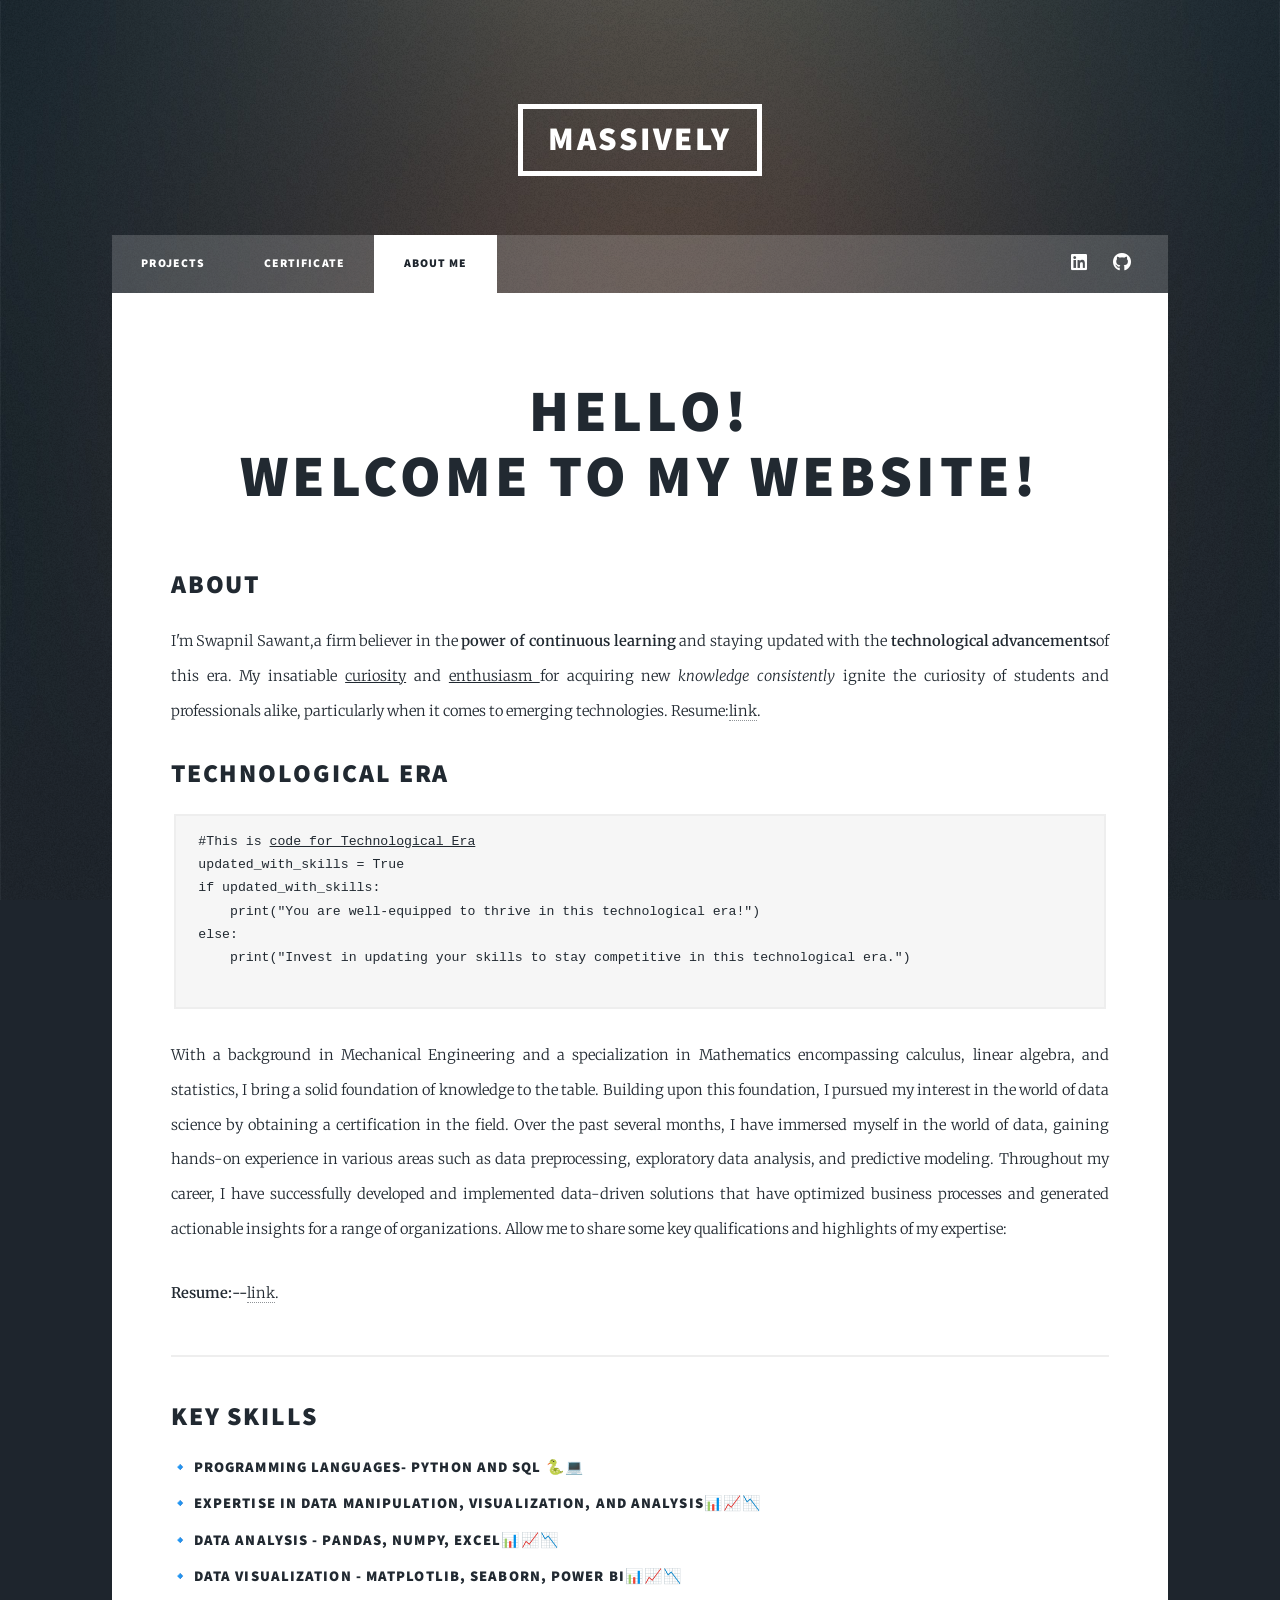
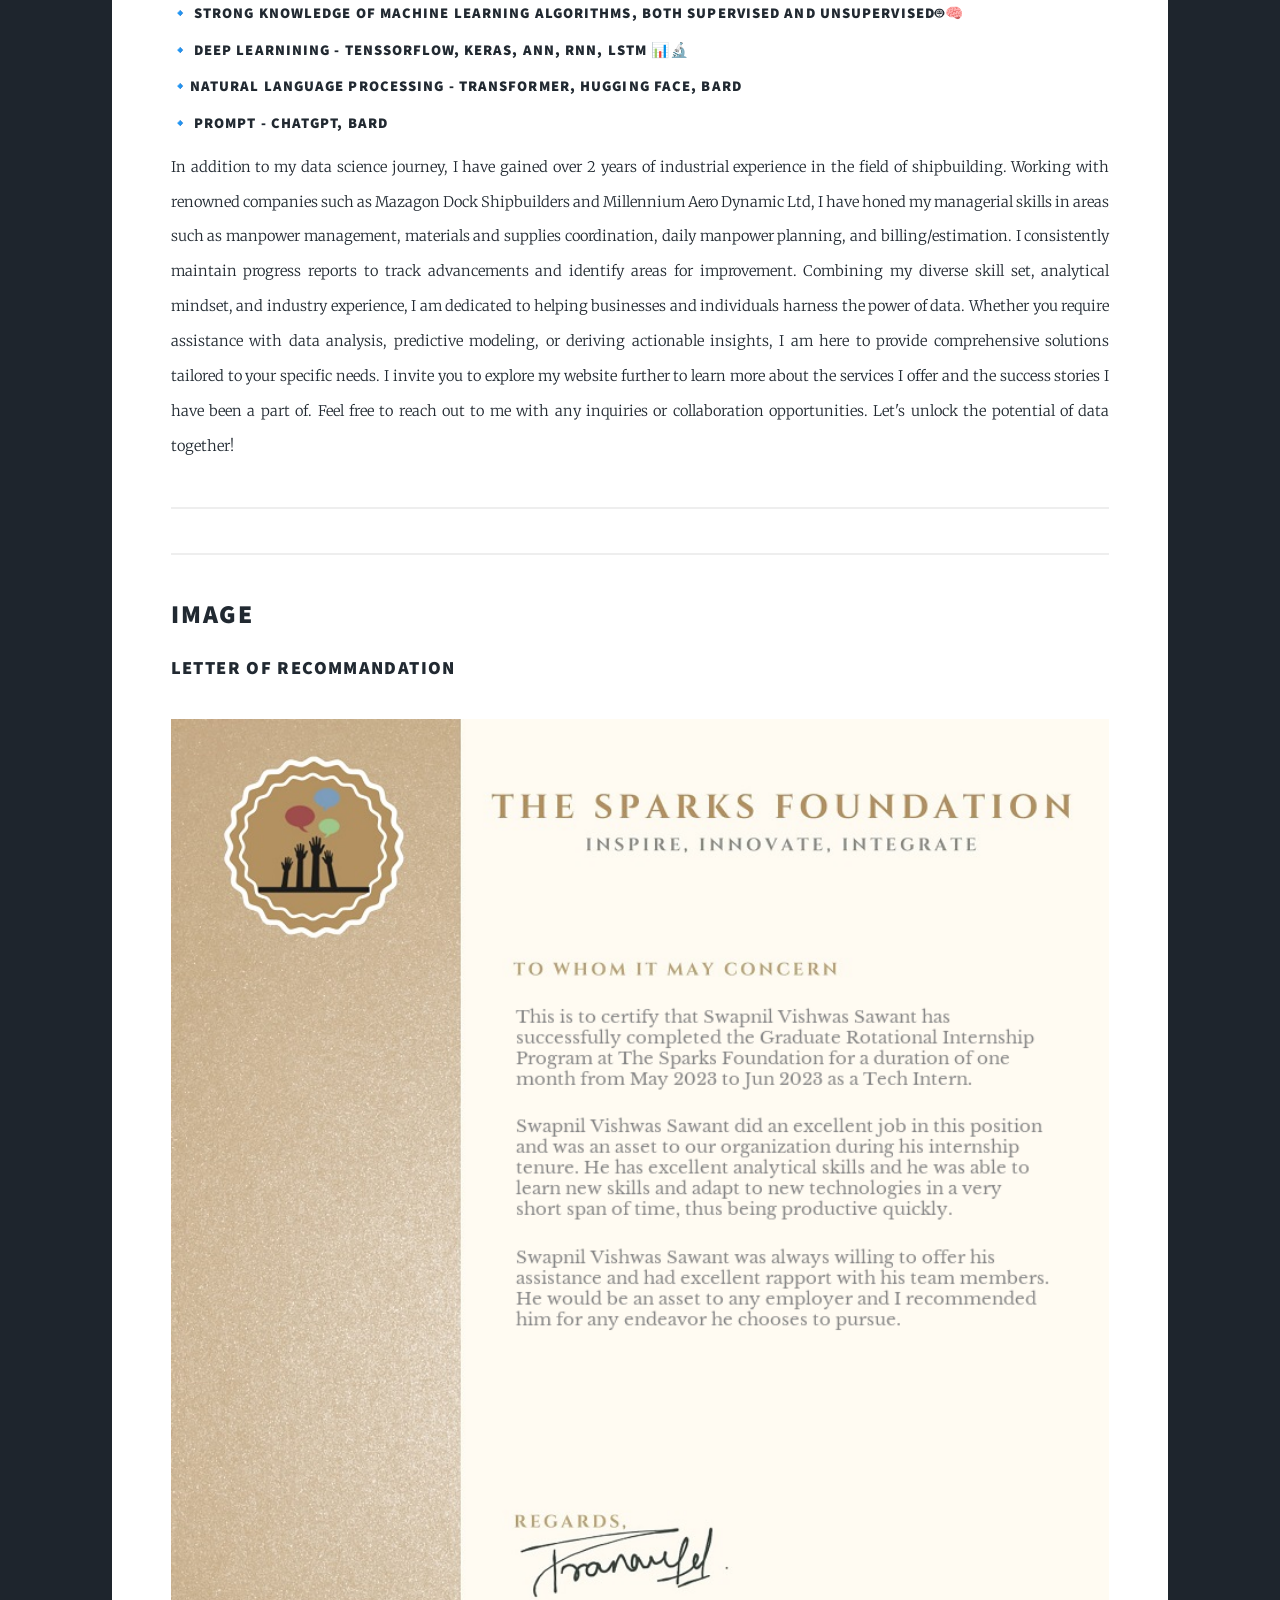
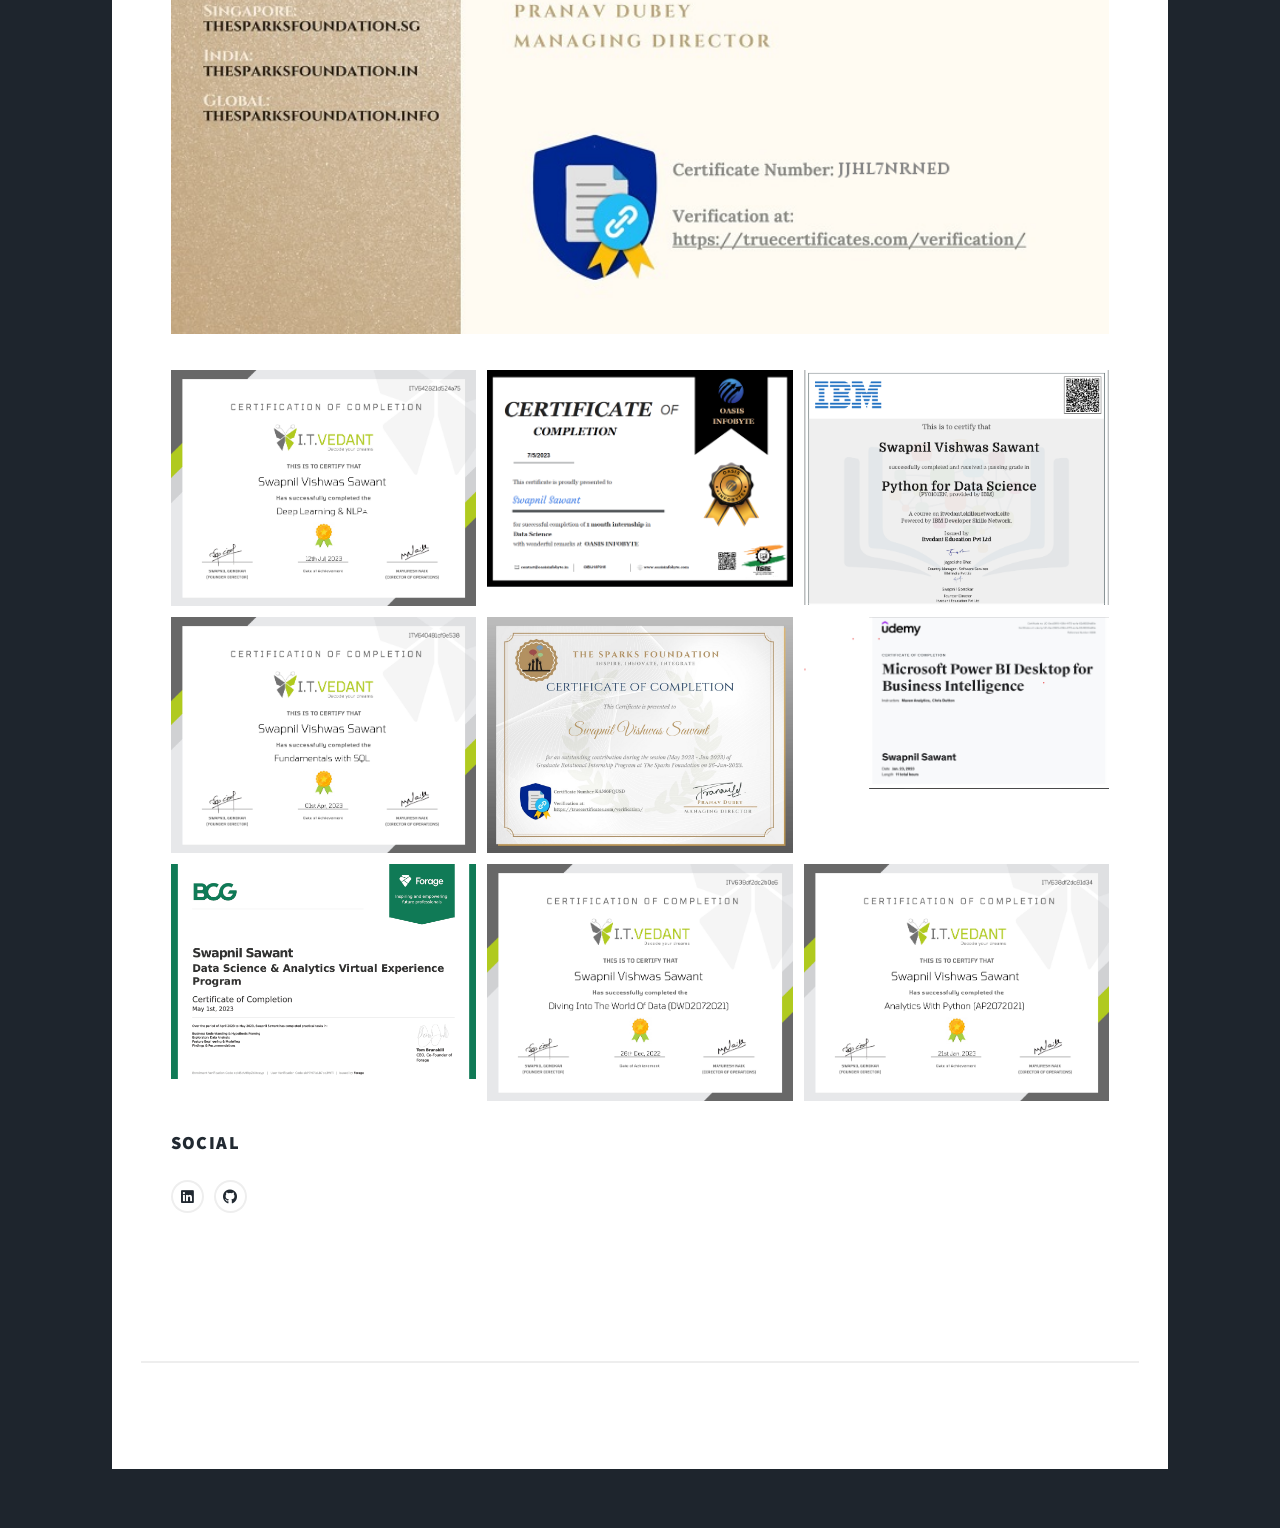
==== elements.html @ 9655c515 "Add files via upload first Commit" ====
<!DOCTYPE HTML>
<!--
	Massively by HTML5 UP
	html5up.net | @ajlkn
	Free for personal and commercial use under the CCA 3.0 license (html5up.net/license)
-->
<html>
	<head>
		<title>About me</title>
		<meta charset="utf-8" />
		<meta name="viewport" content="width=device-width, initial-scale=1, user-scalable=no" />
		<link rel="stylesheet" href="assets/css/main.css" />
		<noscript><link rel="stylesheet" href="assets/css/noscript.css" /></noscript>
	</head>
	<body class="is-preload">

		<!-- Wrapper -->
			<div id="wrapper">

				<!-- Header -->
					<header id="header">
						<a href="index.html" class="logo">Massively</a>
					</header>

				<!-- Nav -->
					<nav id="nav">
						<ul class="links">
							<li><a href="index.html">Projects</a></li>
							<li><a href="generic.html">Certificate</a></li>
							<li class="active"><a href="elements.html">About me</a></li>
						</ul>
						<ul class="icons">
							<li><a href="https://www.linkedin.com/in/swapnil-sawant-datascientist" class="icon brands alt fa-linkedin"><span class="label">linkedin</span></a></li>
							<li><a href="https://github.com/SwapViSonu?tab=repositories" class="icon brands alt fa-github"><span class="label">GitHub</span></a></li>
						</ul>
					</nav>

				<!-- Main -->
					<div id="main">

						<!-- Post -->
							<section class="post">
								<header class="major">
									<h1>hello!<br />
										Welcome to my website!</h1>
								</header>

								<!-- Text stuff -->
									<h2>About</h2>
									<p>I'm Swapnil Sawant,a firm believer in the <b>power of continuous learning </b> and staying updated with the  <strong>technological advancements</strong>of this era. 
										My insatiable <u>curiosity</u> and <u>enthusiasm </u>for acquiring new<i> knowledge consistently</i> ignite the curiosity of students and professionals alike, particularly when it comes to emerging technologies.
										Resume:<a href="https://drive.google.com/file/d/1eGDt_zNKjFSh62E_eaPgZFPnWaWssNAg/view?usp=sharing">link</a>.</p>
										<h2>Technological Era</h2>
									<pre><code>#This is <u>code for Technological Era</u>
updated_with_skills = True
if updated_with_skills:
    print("You are well-equipped to thrive in this technological era!")
else:
    print("Invest in updating your skills to stay competitive in this technological era.")

</code></pre>						<p>With a background in Mechanical Engineering and a specialization in Mathematics encompassing calculus, linear algebra, and statistics, I bring a solid foundation of knowledge to the table. Building upon this foundation, I pursued my interest in the world of data science by obtaining a certification in the field. Over the past several months, I have immersed myself in the world of data, gaining hands-on experience in various areas such as data preprocessing, exploratory data analysis, and predictive modeling.

	Throughout my career, I have successfully developed and implemented data-driven solutions that have optimized business processes and generated actionable insights for a range of organizations. Allow me to share some key qualifications and highlights of my expertise:</p>
									<b>Resume:--</b><a href="https://drive.google.com/file/d/1eGDt_zNKjFSh62E_eaPgZFPnWaWssNAg/view?usp=sharing">link</a>.
									<hr />
									<h2>Key skills</h2>
									<h4>🔹 Programming languages-  Python and SQL 🐍💻</h4>
									<h4>🔹 Expertise in data manipulation, visualization, and analysis📊📈📉</h4>
									<h4>🔹 Data analysis  -  Pandas, Numpy, Excel📊📈📉</h4>
									<h4>🔹 Data visualization - Matplotlib, Seaborn, Power BI📊📈📉</h4>
									<h4>🔹 Strong knowledge of machine learning algorithms, both supervised and unsupervised🤖🧠</h4>
									<h4>🔹 Deep Learnining - Tenssorflow, Keras, ANN, RNN, LSTM 📊🔬</h4>
									<h4>🔹Natural Language Processing - Transformer, Hugging Face, Bard</h4>
									<h4>🔹 Prompt - Chatgpt, Bard</h3>
									<p>In addition to my data science journey, I have gained over 2 years of industrial experience in the field of shipbuilding. Working with renowned companies such as Mazagon Dock Shipbuilders and Millennium Aero Dynamic Ltd, I have honed my managerial skills in areas such as manpower management, materials and supplies coordination, daily manpower planning, and billing/estimation. I consistently maintain progress reports to track advancements and identify areas for improvement.

										Combining my diverse skill set, analytical mindset, and industry experience, I am dedicated to helping businesses and individuals harness the power of data. Whether you require assistance with data analysis, predictive modeling, or deriving actionable insights, I am here to provide comprehensive solutions tailored to your specific needs.
										
										I invite you to explore my website further to learn more about the services I offer and the success stories I have been a part of. Feel free to reach out to me with any inquiries or collaboration opportunities. Let's unlock the potential of data together!</p>
									<hr />
									<!-- <header>
										<h2>Heading with a Subtitle</h2>
										<p>Lorem ipsum dolor sit amet nullam id egestas urna aliquam</p>
									</header>
									<p>Nunc lacinia ante nunc ac lobortis. Interdum adipiscing gravida odio porttitor sem non mi integer non faucibus ornare mi ut ante amet placerat aliquet. Volutpat eu sed ante lacinia sapien lorem accumsan varius montes viverra nibh in adipiscing blandit tempus accumsan.</p>
									<header>
										<h3>Heading with a Subtitle</h3>
										<p>Lorem ipsum dolor sit amet nullam id egestas urna aliquam</p>
									</header>
									<p>Nunc lacinia ante nunc ac lobortis. Interdum adipiscing gravida odio porttitor sem non mi integer non faucibus ornare mi ut ante amet placerat aliquet. Volutpat eu sed ante lacinia sapien lorem accumsan varius montes viverra nibh in adipiscing blandit tempus accumsan.</p>
									<header>
										<h4>Heading with a Subtitle</h4>
										<p>Lorem ipsum dolor sit amet nullam id egestas urna aliquam</p>
									</header>
									<p>Nunc lacinia ante nunc ac lobortis. Interdum adipiscing gravida odio porttitor sem non mi integer non faucibus ornare mi ut ante amet placerat aliquet. Volutpat eu sed ante lacinia sapien lorem accumsan varius montes viverra nibh in adipiscing blandit tempus accumsan.</p> -->

									<hr />

							

								<!-- Image -->
									<h2>Image</h2>

									<h3>Letter of Recommandation</h3>
									<span class="image fit"><img src="images/lor.png" alt="" /></span>
									<div class="box alt">
										<div class="row gtr-50 gtr-uniform">
											<div class="col-4"><span class="image fit"><img src="images/DLandNLP.jpg" alt="" /></span></div>
											<div class="col-4"><span class="image fit"><img src="images/oasis.png" alt="" /></span></div>
											<div class="col-4"><span class="image fit"><img src="images/python.png" alt="" /></span></div>
											<!-- Break -->
											<div class="col-4"><span class="image fit"><img src="images/sql.jpg" alt="" /></span></div>
											<div class="col-4"><span class="image fit"><img src="images/spark foundation.png" alt="" /></span></div>
											<div class="col-4"><span class="image fit"><img src="images/powerbi.png" alt="" /></span></div>
											<!-- Break -->
											<div class="col-4"><span class="image fit"><img src="images/BCG.png" alt="" /></span></div>
											<div class="col-4"><span class="image fit"><img src="images/dwd.jpg" alt="" /></span></div>
											<div class="col-4"><span class="image fit"><img src="images/anlpython.jpg" alt="" /></span></div>
										</div>
									</div>

				
							<section>
								<h3>Social</h3>
								<ul class="icons alt">
									<li><a href="https://www.linkedin.com/in/swapnil-sawant-datascientist" class="icon brands alt fa-linkedin"><span class="label">linkedin</span></a></li>
									<li><a href="https://github.com/SwapViSonu?tab=repositories" class="icon brands alt fa-github"><span class="label">GitHub</span></a></li>
								</ul>
							</section>
						</section>
					</footer>

				<!-- Copyright -->
					<div id="copyright">
						<ul><li>&copy; Untitled</li><li>Design: <a href="https://html5up.net">HTML5 UP</a></li></ul>
					</div>

			</div>

		<!-- Scripts -->
			<script src="assets/js/jquery.min.js"></script>
			<script src="assets/js/jquery.scrollex.min.js"></script>
			<script src="assets/js/jquery.scrolly.min.js"></script>
			<script src="assets/js/browser.min.js"></script>
			<script src="assets/js/breakpoints.min.js"></script>
			<script src="assets/js/util.js"></script>
			<script src="assets/js/main.js"></script>

	</body>
</html>
---- assets/css/main.css ----
@import url(fontawesome-all.min.css);
@import url("https://fonts.googleapis.com/css?family=Merriweather:300,700,300italic,700italic|Source+Sans+Pro:900");

/*
	Massively by HTML5 UP
	html5up.net | @ajlkn
	Free for personal and commercial use under the CCA 3.0 license (html5up.net/license)
*/

html, body, div, span, applet, object,
iframe, h1, h2, h3, h4, h5, h6, p, blockquote,
pre, a, abbr, acronym, address, big, cite,
code, del, dfn, em, img, ins, kbd, q, s, samp,
small, strike, strong, sub, sup, tt, var, b,
u, i, center, dl, dt, dd, ol, ul, li, fieldset,
form, label, legend, table, caption, tbody,
tfoot, thead, tr, th, td, article, aside,
canvas, details, embed, figure, figcaption,
footer, header, hgroup, menu, nav, output, ruby,
section, summary, time, mark, audio, video {
	margin: 0;
	padding: 0;
	border: 0;
	font-size: 100%;
	font: inherit;
	vertical-align: baseline;}

article, aside, details, figcaption, figure,
footer, header, hgroup, menu, nav, section {
	display: block;}

body {
	line-height: 1;
}

ol, ul {
	list-style: none;
}

blockquote, q {
	quotes: none;
}

	blockquote:before, blockquote:after, q:before, q:after {
		content: '';
		content: none;
	}

table {
	border-collapse: collapse;
	border-spacing: 0;
}

body {
	-webkit-text-size-adjust: none;
}

mark {
	background-color: transparent;
	color: inherit;
}

input::-moz-focus-inner {
	border: 0;
	padding: 0;
}

input, select, textarea {
	-moz-appearance: none;
	-webkit-appearance: none;
	-ms-appearance: none;
	appearance: none;
}

/* Basic */

	@-ms-viewport {
		width: device-width;
	}

	body {
		-ms-overflow-style: scrollbar;
	}

	@media screen and (max-width: 480px) {

		html, body {
			min-width: 320px;
		}

	}

	html {
		box-sizing: border-box;
	}

	*, *:before, *:after {
		box-sizing: inherit;
	}

	body {
		background-color: #1e252d;
	}

		body.is-preload *, body.is-preload *:before, body.is-preload *:after {
			-moz-animation: none !important;
			-webkit-animation: none !important;
			-ms-animation: none !important;
			animation: none !important;
			-moz-transition: none !important;
			-webkit-transition: none !important;
			-ms-transition: none !important;
			transition: none !important;
		}

/* Type */

	html {
		font-size: 16pt;
	}

		@media screen and (max-width: 1680px) {

			html {
				font-size: 12pt;
			}

		}

		@media screen and (max-width: 1280px) {

			html {
				font-size: 11pt;
			}

		}

		@media screen and (max-width: 360px) {

			html {
				font-size: 10pt;
			}

		}

	body {
		color: #212931;
	}

	body, input, select, textarea {
		font-family: "Merriweather", Georgia, serif;
		font-weight: 300;
		font-size: 1rem;
		line-height: 2.375;
	}

	a {
		-moz-transition: color 0.2s ease-in-out, background-color 0.2s ease-in-out, border-color 0.2s ease-in-out, box-shadow 0.2s ease-in-out;
		-webkit-transition: color 0.2s ease-in-out, background-color 0.2s ease-in-out, border-color 0.2s ease-in-out, box-shadow 0.2s ease-in-out;
		-ms-transition: color 0.2s ease-in-out, background-color 0.2s ease-in-out, border-color 0.2s ease-in-out, box-shadow 0.2s ease-in-out;
		transition: color 0.2s ease-in-out, background-color 0.2s ease-in-out, border-color 0.2s ease-in-out, box-shadow 0.2s ease-in-out;
		border-bottom: dotted 1px;
		text-decoration: none;
	}

		a:hover {
			border-bottom-color: transparent;
		}

	strong, b {
		font-weight: 600;
	}

	em, i {
		font-style: italic;
	}

	p {
		text-align: justify;
		margin: 0 0 2rem 0;
	}

	h1, h2, h3, h4, h5, h6 {
		font-family: "Source Sans Pro", Helvetica, sans-serif;
		font-weight: 900;
		line-height: 1.5;
		letter-spacing: 0.075em;
		text-transform: uppercase;
		margin: 0 0 1rem 0;
	}

		h1 a, h2 a, h3 a, h4 a, h5 a, h6 a {
			border-bottom: 0;
			color: inherit;
			text-decoration: none;
		}

	h1 {
		font-size: 4rem;
		line-height: 1.1;
		margin: 0 0 2rem 0;
	}

	h2 {
		font-size: 1.75rem;
		line-height: 1.3;
		margin: 0 0 1.5rem 0;
	}

	h3 {
		font-size: 1.25rem;
		margin: 0 0 1.5rem 0;
	}

	h4 {
		font-size: 1rem;
	}

	h5 {
		font-size: 0.9rem;
	}

	h6 {
		font-size: 0.8rem;
	}

	sub {
		font-size: 0.8rem;
		position: relative;
		top: 0.5rem;
	}

	sup {
		font-size: 0.8rem;
		position: relative;
		top: -0.5rem;
	}

	blockquote {
		border-left: solid 4px;
		font-style: italic;
		margin: 0 0 2rem 0;
		padding: 0.5rem 0 0.5rem 2rem;
	}

	code {
		border: solid 2px;
		font-family: "Courier New", monospace;
		font-size: 0.9rem;
		margin: 0 0.25rem;
		padding: 0.25rem 0.65rem;
	}

	pre {
		-webkit-overflow-scrolling: touch;
		font-family: "Courier New", monospace;
		font-size: 0.9rem;
		margin: 0 0 2rem 0;
	}

		pre code {
			display: block;
			line-height: 1.75;
			padding: 1rem 1.5rem;
			overflow-x: auto;
		}

	hr {
		border: 0;
		border-bottom: solid 2px;
		margin: 3rem 0;
	}

		hr.major {
			margin: 5rem 0;
		}

	.align-left {
		text-align: left;
	}

	.align-center {
		text-align: center;
	}

	.align-right {
		text-align: right;
	}

	input, select, textarea {
		color: #212931;
	}

	a {
		color: #212931;
		border-bottom-color: rgba(33, 41, 49, 0.5);
	}

		a:hover {
			border-bottom-color: transparent;
			color: #18bfef !important;
		}

	strong, b {
		color: #212931;
	}

	h1, h2, h3, h4, h5, h6 {
		color: #212931;
	}

	blockquote {
		border-left-color: #eeeeee;
	}

	code {
		background: rgba(220, 220, 220, 0.25);
		border-color: #eeeeee;
	}

	hr {
		border-bottom-color: #eeeeee;
	}

/* Row */

	.row {
		display: flex;
		flex-wrap: wrap;
		box-sizing: border-box;
		align-items: stretch;
	}

		.row > * {
			box-sizing: border-box;
		}

		.row.gtr-uniform > * > :last-child {
			margin-bottom: 0;
		}

		.row.aln-left {
			justify-content: flex-start;
		}

		.row.aln-center {
			justify-content: center;
		}

		.row.aln-right {
			justify-content: flex-end;
		}

		.row.aln-top {
			align-items: flex-start;
		}

		.row.aln-middle {
			align-items: center;
		}

		.row.aln-bottom {
			align-items: flex-end;
		}

		.row > .imp {
			order: -1;
		}

		.row > .col-1 {
			width: 8.33333%;
		}

		.row > .off-1 {
			margin-left: 8.33333%;
		}

		.row > .col-2 {
			width: 16.66667%;
		}

		.row > .off-2 {
			margin-left: 16.66667%;
		}

		.row > .col-3 {
			width: 25%;
		}

		.row > .off-3 {
			margin-left: 25%;
		}

		.row > .col-4 {
			width: 33.33333%;
		}

		.row > .off-4 {
			margin-left: 33.33333%;
		}

		.row > .col-5 {
			width: 41.66667%;
		}

		.row > .off-5 {
			margin-left: 41.66667%;
		}

		.row > .col-6 {
			width: 50%;
		}

		.row > .off-6 {
			margin-left: 50%;
		}

		.row > .col-7 {
			width: 58.33333%;
		}

		.row > .off-7 {
			margin-left: 58.33333%;
		}

		.row > .col-8 {
			width: 66.66667%;
		}

		.row > .off-8 {
			margin-left: 66.66667%;
		}

		.row > .col-9 {
			width: 75%;
		}

		.row > .off-9 {
			margin-left: 75%;
		}

		.row > .col-10 {
			width: 83.33333%;
		}

		.row > .off-10 {
			margin-left: 83.33333%;
		}

		.row > .col-11 {
			width: 91.66667%;
		}

		.row > .off-11 {
			margin-left: 91.66667%;
		}

		.row > .col-12 {
			width: 100%;
		}

		.row > .off-12 {
			margin-left: 100%;
		}

		.row.gtr-0 {
			margin-top: 0;
			margin-left: 0rem;
		}

			.row.gtr-0 > * {
				padding: 0 0 0 0rem;
			}

			.row.gtr-0.gtr-uniform {
				margin-top: 0rem;
			}

				.row.gtr-0.gtr-uniform > * {
					padding-top: 0rem;
				}

		.row.gtr-25 {
			margin-top: 0;
			margin-left: -0.375rem;
		}

			.row.gtr-25 > * {
				padding: 0 0 0 0.375rem;
			}

			.row.gtr-25.gtr-uniform {
				margin-top: -0.375rem;
			}

				.row.gtr-25.gtr-uniform > * {
					padding-top: 0.375rem;
				}

		.row.gtr-50 {
			margin-top: 0;
			margin-left: -0.75rem;
		}

			.row.gtr-50 > * {
				padding: 0 0 0 0.75rem;
			}

			.row.gtr-50.gtr-uniform {
				margin-top: -0.75rem;
			}

				.row.gtr-50.gtr-uniform > * {
					padding-top: 0.75rem;
				}

		.row {
			margin-top: 0;
			margin-left: -1.5rem;
		}

			.row > * {
				padding: 0 0 0 1.5rem;
			}

			.row.gtr-uniform {
				margin-top: -1.5rem;
			}

				.row.gtr-uniform > * {
					padding-top: 1.5rem;
				}

		.row.gtr-150 {
			margin-top: 0;
			margin-left: -2.25rem;
		}

			.row.gtr-150 > * {
				padding: 0 0 0 2.25rem;
			}

			.row.gtr-150.gtr-uniform {
				margin-top: -2.25rem;
			}

				.row.gtr-150.gtr-uniform > * {
					padding-top: 2.25rem;
				}

		.row.gtr-200 {
			margin-top: 0;
			margin-left: -3rem;
		}

			.row.gtr-200 > * {
				padding: 0 0 0 3rem;
			}

			.row.gtr-200.gtr-uniform {
				margin-top: -3rem;
			}

				.row.gtr-200.gtr-uniform > * {
					padding-top: 3rem;
				}

		@media screen and (max-width: 1680px) {

			.row {
				display: flex;
				flex-wrap: wrap;
				box-sizing: border-box;
				align-items: stretch;
			}

				.row > * {
					box-sizing: border-box;
				}

				.row.gtr-uniform > * > :last-child {
					margin-bottom: 0;
				}

				.row.aln-left {
					justify-content: flex-start;
				}

				.row.aln-center {
					justify-content: center;
				}

				.row.aln-right {
					justify-content: flex-end;
				}

				.row.aln-top {
					align-items: flex-start;
				}

				.row.aln-middle {
					align-items: center;
				}

				.row.aln-bottom {
					align-items: flex-end;
				}

				.row > .imp-xlarge {
					order: -1;
				}

				.row > .col-1-xlarge {
					width: 8.33333%;
				}

				.row > .off-1-xlarge {
					margin-left: 8.33333%;
				}

				.row > .col-2-xlarge {
					width: 16.66667%;
				}

				.row > .off-2-xlarge {
					margin-left: 16.66667%;
				}

				.row > .col-3-xlarge {
					width: 25%;
				}

				.row > .off-3-xlarge {
					margin-left: 25%;
				}

				.row > .col-4-xlarge {
					width: 33.33333%;
				}

				.row > .off-4-xlarge {
					margin-left: 33.33333%;
				}

				.row > .col-5-xlarge {
					width: 41.66667%;
				}

				.row > .off-5-xlarge {
					margin-left: 41.66667%;
				}

				.row > .col-6-xlarge {
					width: 50%;
				}

				.row > .off-6-xlarge {
					margin-left: 50%;
				}

				.row > .col-7-xlarge {
					width: 58.33333%;
				}

				.row > .off-7-xlarge {
					margin-left: 58.33333%;
				}

				.row > .col-8-xlarge {
					width: 66.66667%;
				}

				.row > .off-8-xlarge {
					margin-left: 66.66667%;
				}

				.row > .col-9-xlarge {
					width: 75%;
				}

				.row > .off-9-xlarge {
					margin-left: 75%;
				}

				.row > .col-10-xlarge {
					width: 83.33333%;
				}

				.row > .off-10-xlarge {
					margin-left: 83.33333%;
				}

				.row > .col-11-xlarge {
					width: 91.66667%;
				}

				.row > .off-11-xlarge {
					margin-left: 91.66667%;
				}

				.row > .col-12-xlarge {
					width: 100%;
				}

				.row > .off-12-xlarge {
					margin-left: 100%;
				}

				.row.gtr-0 {
					margin-top: 0;
					margin-left: 0rem;
				}

					.row.gtr-0 > * {
						padding: 0 0 0 0rem;
					}

					.row.gtr-0.gtr-uniform {
						margin-top: 0rem;
					}

						.row.gtr-0.gtr-uniform > * {
							padding-top: 0rem;
						}

				.row.gtr-25 {
					margin-top: 0;
					margin-left: -0.375rem;
				}

					.row.gtr-25 > * {
						padding: 0 0 0 0.375rem;
					}

					.row.gtr-25.gtr-uniform {
						margin-top: -0.375rem;
					}

						.row.gtr-25.gtr-uniform > * {
							padding-top: 0.375rem;
						}

				.row.gtr-50 {
					margin-top: 0;
					margin-left: -0.75rem;
				}

					.row.gtr-50 > * {
						padding: 0 0 0 0.75rem;
					}

					.row.gtr-50.gtr-uniform {
						margin-top: -0.75rem;
					}

						.row.gtr-50.gtr-uniform > * {
							padding-top: 0.75rem;
						}

				.row {
					margin-top: 0;
					margin-left: -1.5rem;
				}

					.row > * {
						padding: 0 0 0 1.5rem;
					}

					.row.gtr-uniform {
						margin-top: -1.5rem;
					}

						.row.gtr-uniform > * {
							padding-top: 1.5rem;
						}

				.row.gtr-150 {
					margin-top: 0;
					margin-left: -2.25rem;
				}

					.row.gtr-150 > * {
						padding: 0 0 0 2.25rem;
					}

					.row.gtr-150.gtr-uniform {
						margin-top: -2.25rem;
					}

						.row.gtr-150.gtr-uniform > * {
							padding-top: 2.25rem;
						}

				.row.gtr-200 {
					margin-top: 0;
					margin-left: -3rem;
				}

					.row.gtr-200 > * {
						padding: 0 0 0 3rem;
					}

					.row.gtr-200.gtr-uniform {
						margin-top: -3rem;
					}

						.row.gtr-200.gtr-uniform > * {
							padding-top: 3rem;
						}

		}

		@media screen and (max-width: 1280px) {

			.row {
				display: flex;
				flex-wrap: wrap;
				box-sizing: border-box;
				align-items: stretch;
			}

				.row > * {
					box-sizing: border-box;
				}

				.row.gtr-uniform > * > :last-child {
					margin-bottom: 0;
				}

				.row.aln-left {
					justify-content: flex-start;
				}

				.row.aln-center {
					justify-content: center;
				}

				.row.aln-right {
					justify-content: flex-end;
				}

				.row.aln-top {
					align-items: flex-start;
				}

				.row.aln-middle {
					align-items: center;
				}

				.row.aln-bottom {
					align-items: flex-end;
				}

				.row > .imp-large {
					order: -1;
				}

				.row > .col-1-large {
					width: 8.33333%;
				}

				.row > .off-1-large {
					margin-left: 8.33333%;
				}

				.row > .col-2-large {
					width: 16.66667%;
				}

				.row > .off-2-large {
					margin-left: 16.66667%;
				}

				.row > .col-3-large {
					width: 25%;
				}

				.row > .off-3-large {
					margin-left: 25%;
				}

				.row > .col-4-large {
					width: 33.33333%;
				}

				.row > .off-4-large {
					margin-left: 33.33333%;
				}

				.row > .col-5-large {
					width: 41.66667%;
				}

				.row > .off-5-large {
					margin-left: 41.66667%;
				}

				.row > .col-6-large {
					width: 50%;
				}

				.row > .off-6-large {
					margin-left: 50%;
				}

				.row > .col-7-large {
					width: 58.33333%;
				}

				.row > .off-7-large {
					margin-left: 58.33333%;
				}

				.row > .col-8-large {
					width: 66.66667%;
				}

				.row > .off-8-large {
					margin-left: 66.66667%;
				}

				.row > .col-9-large {
					width: 75%;
				}

				.row > .off-9-large {
					margin-left: 75%;
				}

				.row > .col-10-large {
					width: 83.33333%;
				}

				.row > .off-10-large {
					margin-left: 83.33333%;
				}

				.row > .col-11-large {
					width: 91.66667%;
				}

				.row > .off-11-large {
					margin-left: 91.66667%;
				}

				.row > .col-12-large {
					width: 100%;
				}

				.row > .off-12-large {
					margin-left: 100%;
				}

				.row.gtr-0 {
					margin-top: 0;
					margin-left: 0rem;
				}

					.row.gtr-0 > * {
						padding: 0 0 0 0rem;
					}

					.row.gtr-0.gtr-uniform {
						margin-top: 0rem;
					}

						.row.gtr-0.gtr-uniform > * {
							padding-top: 0rem;
						}

				.row.gtr-25 {
					margin-top: 0;
					margin-left: -0.375rem;
				}

					.row.gtr-25 > * {
						padding: 0 0 0 0.375rem;
					}

					.row.gtr-25.gtr-uniform {
						margin-top: -0.375rem;
					}

						.row.gtr-25.gtr-uniform > * {
							padding-top: 0.375rem;
						}

				.row.gtr-50 {
					margin-top: 0;
					margin-left: -0.75rem;
				}

					.row.gtr-50 > * {
						padding: 0 0 0 0.75rem;
					}

					.row.gtr-50.gtr-uniform {
						margin-top: -0.75rem;
					}

						.row.gtr-50.gtr-uniform > * {
							padding-top: 0.75rem;
						}

				.row {
					margin-top: 0;
					margin-left: -1.5rem;
				}

					.row > * {
						padding: 0 0 0 1.5rem;
					}

					.row.gtr-uniform {
						margin-top: -1.5rem;
					}

						.row.gtr-uniform > * {
							padding-top: 1.5rem;
						}

				.row.gtr-150 {
					margin-top: 0;
					margin-left: -2.25rem;
				}

					.row.gtr-150 > * {
						padding: 0 0 0 2.25rem;
					}

					.row.gtr-150.gtr-uniform {
						margin-top: -2.25rem;
					}

						.row.gtr-150.gtr-uniform > * {
							padding-top: 2.25rem;
						}

				.row.gtr-200 {
					margin-top: 0;
					margin-left: -3rem;
				}

					.row.gtr-200 > * {
						padding: 0 0 0 3rem;
					}

					.row.gtr-200.gtr-uniform {
						margin-top: -3rem;
					}

						.row.gtr-200.gtr-uniform > * {
							padding-top: 3rem;
						}

		}

		@media screen and (max-width: 980px) {

			.row {
				display: flex;
				flex-wrap: wrap;
				box-sizing: border-box;
				align-items: stretch;
			}

				.row > * {
					box-sizing: border-box;
				}

				.row.gtr-uniform > * > :last-child {
					margin-bottom: 0;
				}

				.row.aln-left {
					justify-content: flex-start;
				}

				.row.aln-center {
					justify-content: center;
				}

				.row.aln-right {
					justify-content: flex-end;
				}

				.row.aln-top {
					align-items: flex-start;
				}

				.row.aln-middle {
					align-items: center;
				}

				.row.aln-bottom {
					align-items: flex-end;
				}

				.row > .imp-medium {
					order: -1;
				}

				.row > .col-1-medium {
					width: 8.33333%;
				}

				.row > .off-1-medium {
					margin-left: 8.33333%;
				}

				.row > .col-2-medium {
					width: 16.66667%;
				}

				.row > .off-2-medium {
					margin-left: 16.66667%;
				}

				.row > .col-3-medium {
					width: 25%;
				}

				.row > .off-3-medium {
					margin-left: 25%;
				}

				.row > .col-4-medium {
					width: 33.33333%;
				}

				.row > .off-4-medium {
					margin-left: 33.33333%;
				}

				.row > .col-5-medium {
					width: 41.66667%;
				}

				.row > .off-5-medium {
					margin-left: 41.66667%;
				}

				.row > .col-6-medium {
					width: 50%;
				}

				.row > .off-6-medium {
					margin-left: 50%;
				}

				.row > .col-7-medium {
					width: 58.33333%;
				}

				.row > .off-7-medium {
					margin-left: 58.33333%;
				}

				.row > .col-8-medium {
					width: 66.66667%;
				}

				.row > .off-8-medium {
					margin-left: 66.66667%;
				}

				.row > .col-9-medium {
					width: 75%;
				}

				.row > .off-9-medium {
					margin-left: 75%;
				}

				.row > .col-10-medium {
					width: 83.33333%;
				}

				.row > .off-10-medium {
					margin-left: 83.33333%;
				}

				.row > .col-11-medium {
					width: 91.66667%;
				}

				.row > .off-11-medium {
					margin-left: 91.66667%;
				}

				.row > .col-12-medium {
					width: 100%;
				}

				.row > .off-12-medium {
					margin-left: 100%;
				}

				.row.gtr-0 {
					margin-top: 0;
					margin-left: 0rem;
				}

					.row.gtr-0 > * {
						padding: 0 0 0 0rem;
					}

					.row.gtr-0.gtr-uniform {
						margin-top: 0rem;
					}

						.row.gtr-0.gtr-uniform > * {
							padding-top: 0rem;
						}

				.row.gtr-25 {
					margin-top: 0;
					margin-left: -0.375rem;
				}

					.row.gtr-25 > * {
						padding: 0 0 0 0.375rem;
					}

					.row.gtr-25.gtr-uniform {
						margin-top: -0.375rem;
					}

						.row.gtr-25.gtr-uniform > * {
							padding-top: 0.375rem;
						}

				.row.gtr-50 {
					margin-top: 0;
					margin-left: -0.75rem;
				}

					.row.gtr-50 > * {
						padding: 0 0 0 0.75rem;
					}

					.row.gtr-50.gtr-uniform {
						margin-top: -0.75rem;
					}

						.row.gtr-50.gtr-uniform > * {
							padding-top: 0.75rem;
						}

				.row {
					margin-top: 0;
					margin-left: -1.5rem;
				}

					.row > * {
						padding: 0 0 0 1.5rem;
					}

					.row.gtr-uniform {
						margin-top: -1.5rem;
					}

						.row.gtr-uniform > * {
							padding-top: 1.5rem;
						}

				.row.gtr-150 {
					margin-top: 0;
					margin-left: -2.25rem;
				}

					.row.gtr-150 > * {
						padding: 0 0 0 2.25rem;
					}

					.row.gtr-150.gtr-uniform {
						margin-top: -2.25rem;
					}

						.row.gtr-150.gtr-uniform > * {
							padding-top: 2.25rem;
						}

				.row.gtr-200 {
					margin-top: 0;
					margin-left: -3rem;
				}

					.row.gtr-200 > * {
						padding: 0 0 0 3rem;
					}

					.row.gtr-200.gtr-uniform {
						margin-top: -3rem;
					}

						.row.gtr-200.gtr-uniform > * {
							padding-top: 3rem;
						}

		}

		@media screen and (max-width: 736px) {

			.row {
				display: flex;
				flex-wrap: wrap;
				box-sizing: border-box;
				align-items: stretch;
			}

				.row > * {
					box-sizing: border-box;
				}

				.row.gtr-uniform > * > :last-child {
					margin-bottom: 0;
				}

				.row.aln-left {
					justify-content: flex-start;
				}

				.row.aln-center {
					justify-content: center;
				}

				.row.aln-right {
					justify-content: flex-end;
				}

				.row.aln-top {
					align-items: flex-start;
				}

				.row.aln-middle {
					align-items: center;
				}

				.row.aln-bottom {
					align-items: flex-end;
				}

				.row > .imp-small {
					order: -1;
				}

				.row > .col-1-small {
					width: 8.33333%;
				}

				.row > .off-1-small {
					margin-left: 8.33333%;
				}

				.row > .col-2-small {
					width: 16.66667%;
				}

				.row > .off-2-small {
					margin-left: 16.66667%;
				}

				.row > .col-3-small {
					width: 25%;
				}

				.row > .off-3-small {
					margin-left: 25%;
				}

				.row > .col-4-small {
					width: 33.33333%;
				}

				.row > .off-4-small {
					margin-left: 33.33333%;
				}

				.row > .col-5-small {
					width: 41.66667%;
				}

				.row > .off-5-small {
					margin-left: 41.66667%;
				}

				.row > .col-6-small {
					width: 50%;
				}

				.row > .off-6-small {
					margin-left: 50%;
				}

				.row > .col-7-small {
					width: 58.33333%;
				}

				.row > .off-7-small {
					margin-left: 58.33333%;
				}

				.row > .col-8-small {
					width: 66.66667%;
				}

				.row > .off-8-small {
					margin-left: 66.66667%;
				}

				.row > .col-9-small {
					width: 75%;
				}

				.row > .off-9-small {
					margin-left: 75%;
				}

				.row > .col-10-small {
					width: 83.33333%;
				}

				.row > .off-10-small {
					margin-left: 83.33333%;
				}

				.row > .col-11-small {
					width: 91.66667%;
				}

				.row > .off-11-small {
					margin-left: 91.66667%;
				}

				.row > .col-12-small {
					width: 100%;
				}

				.row > .off-12-small {
					margin-left: 100%;
				}

				.row.gtr-0 {
					margin-top: 0;
					margin-left: 0rem;
				}

					.row.gtr-0 > * {
						padding: 0 0 0 0rem;
					}

					.row.gtr-0.gtr-uniform {
						margin-top: 0rem;
					}

						.row.gtr-0.gtr-uniform > * {
							padding-top: 0rem;
						}

				.row.gtr-25 {
					margin-top: 0;
					margin-left: -0.375rem;
				}

					.row.gtr-25 > * {
						padding: 0 0 0 0.375rem;
					}

					.row.gtr-25.gtr-uniform {
						margin-top: -0.375rem;
					}

						.row.gtr-25.gtr-uniform > * {
							padding-top: 0.375rem;
						}

				.row.gtr-50 {
					margin-top: 0;
					margin-left: -0.75rem;
				}

					.row.gtr-50 > * {
						padding: 0 0 0 0.75rem;
					}

					.row.gtr-50.gtr-uniform {
						margin-top: -0.75rem;
					}

						.row.gtr-50.gtr-uniform > * {
							padding-top: 0.75rem;
						}

				.row {
					margin-top: 0;
					margin-left: -1.5rem;
				}

					.row > * {
						padding: 0 0 0 1.5rem;
					}

					.row.gtr-uniform {
						margin-top: -1.5rem;
					}

						.row.gtr-uniform > * {
							padding-top: 1.5rem;
						}

				.row.gtr-150 {
					margin-top: 0;
					margin-left: -2.25rem;
				}

					.row.gtr-150 > * {
						padding: 0 0 0 2.25rem;
					}

					.row.gtr-150.gtr-uniform {
						margin-top: -2.25rem;
					}

						.row.gtr-150.gtr-uniform > * {
							padding-top: 2.25rem;
						}

				.row.gtr-200 {
					margin-top: 0;
					margin-left: -3rem;
				}

					.row.gtr-200 > * {
						padding: 0 0 0 3rem;
					}

					.row.gtr-200.gtr-uniform {
						margin-top: -3rem;
					}

						.row.gtr-200.gtr-uniform > * {
							padding-top: 3rem;
						}

		}

		@media screen and (max-width: 480px) {

			.row {
				display: flex;
				flex-wrap: wrap;
				box-sizing: border-box;
				align-items: stretch;
			}

				.row > * {
					box-sizing: border-box;
				}

				.row.gtr-uniform > * > :last-child {
					margin-bottom: 0;
				}

				.row.aln-left {
					justify-content: flex-start;
				}

				.row.aln-center {
					justify-content: center;
				}

				.row.aln-right {
					justify-content: flex-end;
				}

				.row.aln-top {
					align-items: flex-start;
				}

				.row.aln-middle {
					align-items: center;
				}

				.row.aln-bottom {
					align-items: flex-end;
				}

				.row > .imp-xsmall {
					order: -1;
				}

				.row > .col-1-xsmall {
					width: 8.33333%;
				}

				.row > .off-1-xsmall {
					margin-left: 8.33333%;
				}

				.row > .col-2-xsmall {
					width: 16.66667%;
				}

				.row > .off-2-xsmall {
					margin-left: 16.66667%;
				}

				.row > .col-3-xsmall {
					width: 25%;
				}

				.row > .off-3-xsmall {
					margin-left: 25%;
				}

				.row > .col-4-xsmall {
					width: 33.33333%;
				}

				.row > .off-4-xsmall {
					margin-left: 33.33333%;
				}

				.row > .col-5-xsmall {
					width: 41.66667%;
				}

				.row > .off-5-xsmall {
					margin-left: 41.66667%;
				}

				.row > .col-6-xsmall {
					width: 50%;
				}

				.row > .off-6-xsmall {
					margin-left: 50%;
				}

				.row > .col-7-xsmall {
					width: 58.33333%;
				}

				.row > .off-7-xsmall {
					margin-left: 58.33333%;
				}

				.row > .col-8-xsmall {
					width: 66.66667%;
				}

				.row > .off-8-xsmall {
					margin-left: 66.66667%;
				}

				.row > .col-9-xsmall {
					width: 75%;
				}

				.row > .off-9-xsmall {
					margin-left: 75%;
				}

				.row > .col-10-xsmall {
					width: 83.33333%;
				}

				.row > .off-10-xsmall {
					margin-left: 83.33333%;
				}

				.row > .col-11-xsmall {
					width: 91.66667%;
				}

				.row > .off-11-xsmall {
					margin-left: 91.66667%;
				}

				.row > .col-12-xsmall {
					width: 100%;
				}

				.row > .off-12-xsmall {
					margin-left: 100%;
				}

				.row.gtr-0 {
					margin-top: 0;
					margin-left: 0rem;
				}

					.row.gtr-0 > * {
						padding: 0 0 0 0rem;
					}

					.row.gtr-0.gtr-uniform {
						margin-top: 0rem;
					}

						.row.gtr-0.gtr-uniform > * {
							padding-top: 0rem;
						}

				.row.gtr-25 {
					margin-top: 0;
					margin-left: -0.375rem;
				}

					.row.gtr-25 > * {
						padding: 0 0 0 0.375rem;
					}

					.row.gtr-25.gtr-uniform {
						margin-top: -0.375rem;
					}

						.row.gtr-25.gtr-uniform > * {
							padding-top: 0.375rem;
						}

				.row.gtr-50 {
					margin-top: 0;
					margin-left: -0.75rem;
				}

					.row.gtr-50 > * {
						padding: 0 0 0 0.75rem;
					}

					.row.gtr-50.gtr-uniform {
						margin-top: -0.75rem;
					}

						.row.gtr-50.gtr-uniform > * {
							padding-top: 0.75rem;
						}

				.row {
					margin-top: 0;
					margin-left: -1.5rem;
				}

					.row > * {
						padding: 0 0 0 1.5rem;
					}

					.row.gtr-uniform {
						margin-top: -1.5rem;
					}

						.row.gtr-uniform > * {
							padding-top: 1.5rem;
						}

				.row.gtr-150 {
					margin-top: 0;
					margin-left: -2.25rem;
				}

					.row.gtr-150 > * {
						padding: 0 0 0 2.25rem;
					}

					.row.gtr-150.gtr-uniform {
						margin-top: -2.25rem;
					}

						.row.gtr-150.gtr-uniform > * {
							padding-top: 2.25rem;
						}

				.row.gtr-200 {
					margin-top: 0;
					margin-left: -3rem;
				}

					.row.gtr-200 > * {
						padding: 0 0 0 3rem;
					}

					.row.gtr-200.gtr-uniform {
						margin-top: -3rem;
					}

						.row.gtr-200.gtr-uniform > * {
							padding-top: 3rem;
						}

		}

		@media screen and (max-width: 360px) {

			.row {
				display: flex;
				flex-wrap: wrap;
				box-sizing: border-box;
				align-items: stretch;
			}

				.row > * {
					box-sizing: border-box;
				}

				.row.gtr-uniform > * > :last-child {
					margin-bottom: 0;
				}

				.row.aln-left {
					justify-content: flex-start;
				}

				.row.aln-center {
					justify-content: center;
				}

				.row.aln-right {
					justify-content: flex-end;
				}

				.row.aln-top {
					align-items: flex-start;
				}

				.row.aln-middle {
					align-items: center;
				}

				.row.aln-bottom {
					align-items: flex-end;
				}

				.row > .imp-xxsmall {
					order: -1;
				}

				.row > .col-1-xxsmall {
					width: 8.33333%;
				}

				.row > .off-1-xxsmall {
					margin-left: 8.33333%;
				}

				.row > .col-2-xxsmall {
					width: 16.66667%;
				}

				.row > .off-2-xxsmall {
					margin-left: 16.66667%;
				}

				.row > .col-3-xxsmall {
					width: 25%;
				}

				.row > .off-3-xxsmall {
					margin-left: 25%;
				}

				.row > .col-4-xxsmall {
					width: 33.33333%;
				}

				.row > .off-4-xxsmall {
					margin-left: 33.33333%;
				}

				.row > .col-5-xxsmall {
					width: 41.66667%;
				}

				.row > .off-5-xxsmall {
					margin-left: 41.66667%;
				}

				.row > .col-6-xxsmall {
					width: 50%;
				}

				.row > .off-6-xxsmall {
					margin-left: 50%;
				}

				.row > .col-7-xxsmall {
					width: 58.33333%;
				}

				.row > .off-7-xxsmall {
					margin-left: 58.33333%;
				}

				.row > .col-8-xxsmall {
					width: 66.66667%;
				}

				.row > .off-8-xxsmall {
					margin-left: 66.66667%;
				}

				.row > .col-9-xxsmall {
					width: 75%;
				}

				.row > .off-9-xxsmall {
					margin-left: 75%;
				}

				.row > .col-10-xxsmall {
					width: 83.33333%;
				}

				.row > .off-10-xxsmall {
					margin-left: 83.33333%;
				}

				.row > .col-11-xxsmall {
					width: 91.66667%;
				}

				.row > .off-11-xxsmall {
					margin-left: 91.66667%;
				}

				.row > .col-12-xxsmall {
					width: 100%;
				}

				.row > .off-12-xxsmall {
					margin-left: 100%;
				}

				.row.gtr-0 {
					margin-top: 0;
					margin-left: 0rem;
				}

					.row.gtr-0 > * {
						padding: 0 0 0 0rem;
					}

					.row.gtr-0.gtr-uniform {
						margin-top: 0rem;
					}

						.row.gtr-0.gtr-uniform > * {
							padding-top: 0rem;
						}

				.row.gtr-25 {
					margin-top: 0;
					margin-left: -0.375rem;
				}

					.row.gtr-25 > * {
						padding: 0 0 0 0.375rem;
					}

					.row.gtr-25.gtr-uniform {
						margin-top: -0.375rem;
					}

						.row.gtr-25.gtr-uniform > * {
							padding-top: 0.375rem;
						}

				.row.gtr-50 {
					margin-top: 0;
					margin-left: -0.75rem;
				}

					.row.gtr-50 > * {
						padding: 0 0 0 0.75rem;
					}

					.row.gtr-50.gtr-uniform {
						margin-top: -0.75rem;
					}

						.row.gtr-50.gtr-uniform > * {
							padding-top: 0.75rem;
						}

				.row {
					margin-top: 0;
					margin-left: -1.5rem;
				}

					.row > * {
						padding: 0 0 0 1.5rem;
					}

					.row.gtr-uniform {
						margin-top: -1.5rem;
					}

						.row.gtr-uniform > * {
							padding-top: 1.5rem;
						}

				.row.gtr-150 {
					margin-top: 0;
					margin-left: -2.25rem;
				}

					.row.gtr-150 > * {
						padding: 0 0 0 2.25rem;
					}

					.row.gtr-150.gtr-uniform {
						margin-top: -2.25rem;
					}

						.row.gtr-150.gtr-uniform > * {
							padding-top: 2.25rem;
						}

				.row.gtr-200 {
					margin-top: 0;
					margin-left: -3rem;
				}

					.row.gtr-200 > * {
						padding: 0 0 0 3rem;
					}

					.row.gtr-200.gtr-uniform {
						margin-top: -3rem;
					}

						.row.gtr-200.gtr-uniform > * {
							padding-top: 3rem;
						}

		}

/* Box */

	.box {
		border: solid 2px;
		margin-bottom: 2rem;
		padding: 1.5rem;
	}

		.box > :last-child,
		.box > :last-child > :last-child,
		.box > :last-child > :last-child > :last-child {
			margin-bottom: 0;
		}

		.box.alt {
			border: 0;
			border-radius: 0;
			padding: 0;
		}

	.box {
		border-color: #eeeeee;
	}

/* Button */

	input[type="submit"],
	input[type="reset"],
	input[type="button"],
	button,
	.button {
		-moz-appearance: none;
		-webkit-appearance: none;
		-ms-appearance: none;
		appearance: none;
		-moz-transition: background-color 0.2s ease-in-out, box-shadow 0.2s ease-in-out, color 0.2s ease-in-out;
		-webkit-transition: background-color 0.2s ease-in-out, box-shadow 0.2s ease-in-out, color 0.2s ease-in-out;
		-ms-transition: background-color 0.2s ease-in-out, box-shadow 0.2s ease-in-out, color 0.2s ease-in-out;
		transition: background-color 0.2s ease-in-out, box-shadow 0.2s ease-in-out, color 0.2s ease-in-out;
		border: 0;
		border-radius: 0;
		cursor: pointer;
		display: inline-block;
		font-family: "Source Sans Pro", Helvetica, sans-serif;
		font-size: 0.8rem;
		font-weight: 900;
		letter-spacing: 0.075em;
		height: 3rem;
		line-height: 3rem;
		padding: 0 2rem;
		text-align: center;
		text-decoration: none;
		text-transform: uppercase;
		white-space: nowrap;
	}

		input[type="submit"].icon:before,
		input[type="reset"].icon:before,
		input[type="button"].icon:before,
		button.icon:before,
		.button.icon:before {
			margin-right: 0.5rem;
		}

		input[type="submit"].icon.solo,
		input[type="reset"].icon.solo,
		input[type="button"].icon.solo,
		button.icon.solo,
		.button.icon.solo {
			position: relative;
			width: 4rem;
			height: 4rem;
			line-height: 4rem;
			border-radius: 4rem;
			text-indent: 4rem;
			overflow: hidden;
			padding: 0;
			white-space: nowrap;
		}

			input[type="submit"].icon.solo:before,
			input[type="reset"].icon.solo:before,
			input[type="button"].icon.solo:before,
			button.icon.solo:before,
			.button.icon.solo:before {
				position: absolute;
				display: block;
				top: 0;
				left: 0;
				width: inherit;
				height: inherit;
				line-height: inherit;
				font-size: 1.25rem;
				margin-right: 0;
				text-align: center;
				text-indent: 0;
			}

		input[type="submit"].fit,
		input[type="reset"].fit,
		input[type="button"].fit,
		button.fit,
		.button.fit {
			width: 100%;
		}

		input[type="submit"].small,
		input[type="reset"].small,
		input[type="button"].small,
		button.small,
		.button.small {
			font-size: 0.7rem;
			height: 2.5rem;
			line-height: 2.5rem;
			padding: 0 1.5rem;
		}

		input[type="submit"].large,
		input[type="reset"].large,
		input[type="button"].large,
		button.large,
		.button.large {
			font-size: 0.9rem;
			height: 3.5rem;
			line-height: 3.5rem;
			padding: 0 2.75rem;
		}

		@media screen and (max-width: 980px) {

			input[type="submit"],
			input[type="reset"],
			input[type="button"],
			button,
			.button {
				font-size: 0.9rem;
				height: 3.25rem;
				line-height: 3.25rem;
			}

				input[type="submit"].large,
				input[type="reset"].large,
				input[type="button"].large,
				button.large,
				.button.large {
					font-size: 1rem;
					height: 3.75rem;
					line-height: 3.75rem;
				}

		}

		input[type="submit"].disabled, input[type="submit"]:disabled,
		input[type="reset"].disabled,
		input[type="reset"]:disabled,
		input[type="button"].disabled,
		input[type="button"]:disabled,
		button.disabled,
		button:disabled,
		.button.disabled,
		.button:disabled {
			pointer-events: none;
			opacity: 0.25;
		}

	input[type="submit"],
	input[type="reset"],
	input[type="button"],
	button,
	.button {
		background-color: transparent;
		box-shadow: inset 0 0 0 2px #212931;
		color: #212931 !important;
	}

		input[type="submit"]:hover,
		input[type="reset"]:hover,
		input[type="button"]:hover,
		button:hover,
		.button:hover {
			box-shadow: inset 0 0 0 2px #18bfef;
			color: #18bfef !important;
		}

		input[type="submit"].primary,
		input[type="reset"].primary,
		input[type="button"].primary,
		button.primary,
		.button.primary {
			background-color: #212931;
			box-shadow: none;
			color: #ffffff !important;
		}

			input[type="submit"].primary:hover,
			input[type="reset"].primary:hover,
			input[type="button"].primary:hover,
			button.primary:hover,
			.button.primary:hover {
				background-color: #18bfef;
			}

/* Form */

	form {
		margin: 0 0 2rem 0;
	}

		form > :last-child {
			margin-bottom: 0;
		}

		form > .fields {
			display: -moz-flex;
			display: -webkit-flex;
			display: -ms-flex;
			display: flex;
			-moz-flex-wrap: wrap;
			-webkit-flex-wrap: wrap;
			-ms-flex-wrap: wrap;
			flex-wrap: wrap;
			width: calc(100% + 3rem);
			margin: -1.5rem 0 2rem -1.5rem;
		}

			form > .fields > .field {
				-moz-flex-grow: 0;
				-webkit-flex-grow: 0;
				-ms-flex-grow: 0;
				flex-grow: 0;
				-moz-flex-shrink: 0;
				-webkit-flex-shrink: 0;
				-ms-flex-shrink: 0;
				flex-shrink: 0;
				padding: 1.5rem 0 0 1.5rem;
				width: calc(100% - 1.5rem);
			}

				form > .fields > .field.half {
					width: calc(50% - 0.75rem);
				}

				form > .fields > .field.third {
					width: calc(100%/3 - 0.5rem);
				}

				form > .fields > .field.quarter {
					width: calc(25% - 0.375rem);
				}

		@media screen and (max-width: 480px) {

			form > .fields {
				width: calc(100% + 3rem);
				margin: -1.5rem 0 2rem -1.5rem;
			}

				form > .fields > .field {
					padding: 1.5rem 0 0 1.5rem;
					width: calc(100% - 1.5rem);
				}

					form > .fields > .field.half {
						width: calc(100% - 1.5rem);
					}

					form > .fields > .field.third {
						width: calc(100% - 1.5rem);
					}

					form > .fields > .field.quarter {
						width: calc(100% - 1.5rem);
					}

		}

	label {
		display: block;
		font-family: "Source Sans Pro", Helvetica, sans-serif;
		font-weight: 900;
		line-height: 1.5;
		letter-spacing: 0.075em;
		font-size: 0.8rem;
		text-transform: uppercase;
		margin: 0 0 0.75rem 0;
	}

		@media screen and (max-width: 980px) {

			label {
				font-size: 0.9rem;
			}

		}

	input[type="text"],
	input[type="password"],
	input[type="email"],
	select,
	textarea {
		-moz-appearance: none;
		-webkit-appearance: none;
		-ms-appearance: none;
		appearance: none;
		background: transparent;
		border-radius: 0;
		border: solid 2px;
		color: inherit;
		display: block;
		outline: 0;
		padding: 0 1rem;
		text-decoration: none;
		width: 100%;
	}

		input[type="text"]:invalid,
		input[type="password"]:invalid,
		input[type="email"]:invalid,
		select:invalid,
		textarea:invalid {
			box-shadow: none;
		}

	select {
		background-size: 1.25rem;
		background-repeat: no-repeat;
		background-position: calc(100% - 1rem) center;
		height: 3rem;
		padding-right: 3rem;
		text-overflow: ellipsis;
	}

		select:focus::-ms-value {
			background-color: transparent;
		}

		select::-ms-expand {
			display: none;
		}

	input[type="text"],
	input[type="password"],
	input[type="email"],
	select {
		height: 3rem;
	}

	textarea {
		padding: 0.75rem 1rem;
	}

	input[type="checkbox"],
	input[type="radio"] {
		-moz-appearance: none;
		-webkit-appearance: none;
		-ms-appearance: none;
		appearance: none;
		display: block;
		float: left;
		margin-right: -2rem;
		opacity: 0;
		width: 1rem;
		z-index: -1;
	}

		input[type="checkbox"] + label,
		input[type="radio"] + label {
			text-decoration: none;
			cursor: pointer;
			display: inline-block;
			font-size: 1rem;
			letter-spacing: 0;
			font-family: "Merriweather", Georgia, serif;
			text-transform: none;
			font-weight: 300;
			padding-left: 2.8rem;
			padding-right: 1rem;
			position: relative;
		}

			input[type="checkbox"] + label:before,
			input[type="radio"] + label:before {
				-moz-osx-font-smoothing: grayscale;
				-webkit-font-smoothing: antialiased;
				display: inline-block;
				font-style: normal;
				font-variant: normal;
				text-rendering: auto;
				line-height: 1;
				text-transform: none !important;
				font-family: 'Font Awesome 5 Free';
				font-weight: 900;
			}

			input[type="checkbox"] + label:before,
			input[type="radio"] + label:before {
				border-radius: 0;
				border: solid 2px;
				content: '';
				display: inline-block;
				font-size: 0.8rem;
				height: 1.8rem;
				left: 0;
				line-height: 1.65rem;
				position: absolute;
				text-align: center;
				top: -0.125rem;
				width: 1.8rem;
			}

		input[type="checkbox"]:checked + label:before,
		input[type="radio"]:checked + label:before {
			content: '\f00c';
		}

	input[type="checkbox"] + label:before {
		border-radius: 0;
	}

	input[type="radio"] + label:before {
		border-radius: 100%;
	}

	::-webkit-input-placeholder {
		opacity: 1.0;
	}

	:-moz-placeholder {
		opacity: 1.0;
	}

	::-moz-placeholder {
		opacity: 1.0;
	}

	:-ms-input-placeholder {
		opacity: 1.0;
	}

	label {
		color: #212931;
	}

	input[type="text"],
	input[type="password"],
	input[type="email"],
	select,
	textarea {
		border-color: #eeeeee;
	}

		input[type="text"]:focus,
		input[type="password"]:focus,
		input[type="email"]:focus,
		select:focus,
		textarea:focus {
			border-color: #18bfef;
		}

	select {
		background-image: url("data:image/svg+xml;charset=utf8,%3Csvg xmlns='http://www.w3.org/2000/svg' width='40' height='40' preserveAspectRatio='none' viewBox='0 0 40 40'%3E%3Cpath d='M9.4,12.3l10.4,10.4l10.4-10.4c0.2-0.2,0.5-0.4,0.9-0.4c0.3,0,0.6,0.1,0.9,0.4l3.3,3.3c0.2,0.2,0.4,0.5,0.4,0.9 c0,0.4-0.1,0.6-0.4,0.9L20.7,31.9c-0.2,0.2-0.5,0.4-0.9,0.4c-0.3,0-0.6-0.1-0.9-0.4L4.3,17.3c-0.2-0.2-0.4-0.5-0.4-0.9 c0-0.4,0.1-0.6,0.4-0.9l3.3-3.3c0.2-0.2,0.5-0.4,0.9-0.4S9.1,12.1,9.4,12.3z' fill='%23eeeeee' /%3E%3C/svg%3E");
	}

		select option {
			background-color: #ffffff;
			color: #212931;
		}

	.select-wrapper:before {
		color: #eeeeee;
	}

	input[type="checkbox"] + label,
	input[type="radio"] + label {
		color: #212931;
	}

		input[type="checkbox"] + label:before,
		input[type="radio"] + label:before {
			border-color: #eeeeee;
		}

	input[type="checkbox"]:checked + label:before,
	input[type="radio"]:checked + label:before {
		background-color: #212931;
		border-color: #212931;
		color: #ffffff;
	}

	input[type="checkbox"]:focus + label:before,
	input[type="radio"]:focus + label:before {
		border-color: #18bfef;
	}

	::-webkit-input-placeholder {
		color: #909498 !important;
	}

	:-moz-placeholder {
		color: #909498 !important;
	}

	::-moz-placeholder {
		color: #909498 !important;
	}

	:-ms-input-placeholder {
		color: #909498 !important;
	}

	.formerize-placeholder {
		color: #909498 !important;
	}

/* Icon */

	.icon {
		text-decoration: none;
		border-bottom: none;
		position: relative;
	}

		.icon:before {
			-moz-osx-font-smoothing: grayscale;
			-webkit-font-smoothing: antialiased;
			display: inline-block;
			font-style: normal;
			font-variant: normal;
			text-rendering: auto;
			line-height: 1;
			text-transform: none !important;
			font-family: 'Font Awesome 5 Free';
			font-weight: 400;
		}

		.icon > .label {
			display: none;
		}

		.icon:before {
			line-height: inherit;
		}

		.icon.solid:before {
			font-weight: 900;
		}

		.icon.brands:before {
			font-family: 'Font Awesome 5 Brands';
		}

/* Image */

	.image {
		border: 0;
		display: inline-block;
		position: relative;
	}

		.image img {
			display: block;
		}

		.image.left, .image.right {
			max-width: 40%;
		}

			.image.left img, .image.right img {
				width: 100%;
			}

		.image.left {
			float: left;
			margin: 0 2rem 2rem 0;
			top: 0.75rem;
		}

		.image.right {
			float: right;
			margin: 0 0 2rem 2rem;
			top: 0.75rem;
		}

		.image.fit {
			display: block;
			margin: 2.5rem 0;
			width: 100%;
		}

			.image.fit:first-child {
				margin-top: 0;
			}

			.image.fit img {
				width: 100%;
			}

		.image.main {
			display: block;
			margin: 4rem 0;
			width: 100%;
		}

			.image.main:first-child {
				margin-top: 0;
			}

			.image.main img {
				width: 100%;
			}

		@media screen and (max-width: 736px) {

			.image.fit {
				margin: 2rem 0;
			}

			.image.main {
				margin: 2rem 0;
			}

		}

	a.image {
		overflow: hidden;
	}

		a.image img {
			-moz-transition: -moz-transform 0.2s ease-out;
			-webkit-transition: -webkit-transform 0.2s ease-out;
			-ms-transition: -ms-transform 0.2s ease-out;
			transition: transform 0.2s ease-out;
		}

		a.image:hover img {
			-moz-transform: scale(1.05);
			-webkit-transform: scale(1.05);
			-ms-transform: scale(1.05);
			transform: scale(1.05);
		}

/* Actions */

	ul.actions {
		display: -moz-flex;
		display: -webkit-flex;
		display: -ms-flex;
		display: flex;
		cursor: default;
		list-style: none;
		margin-left: -1rem;
		padding-left: 0;
	}

		ul.actions li {
			padding: 0 0 0 1rem;
			vertical-align: middle;
		}

		ul.actions.special {
			-moz-justify-content: center;
			-webkit-justify-content: center;
			-ms-justify-content: center;
			justify-content: center;
			width: 100%;
			margin-left: 0;
		}

			ul.actions.special li:first-child {
				padding-left: 0;
			}

		ul.actions.stacked {
			-moz-flex-direction: column;
			-webkit-flex-direction: column;
			-ms-flex-direction: column;
			flex-direction: column;
			margin-left: 0;
		}

			ul.actions.stacked li {
				padding: 1.3rem 0 0 0;
			}

				ul.actions.stacked li:first-child {
					padding-top: 0;
				}

		ul.actions.fit {
			width: calc(100% + 1rem);
		}

			ul.actions.fit li {
				-moz-flex-grow: 1;
				-webkit-flex-grow: 1;
				-ms-flex-grow: 1;
				flex-grow: 1;
				-moz-flex-shrink: 1;
				-webkit-flex-shrink: 1;
				-ms-flex-shrink: 1;
				flex-shrink: 1;
				width: 100%;
			}

				ul.actions.fit li > * {
					width: 100%;
				}

			ul.actions.fit.stacked {
				width: 100%;
			}

		@media screen and (max-width: 480px) {

			ul.actions:not(.fixed) {
				-moz-flex-direction: column;
				-webkit-flex-direction: column;
				-ms-flex-direction: column;
				flex-direction: column;
				margin-left: 0;
				width: 100% !important;
			}

				ul.actions:not(.fixed) li {
					-moz-flex-grow: 1;
					-webkit-flex-grow: 1;
					-ms-flex-grow: 1;
					flex-grow: 1;
					-moz-flex-shrink: 1;
					-webkit-flex-shrink: 1;
					-ms-flex-shrink: 1;
					flex-shrink: 1;
					padding: 1rem 0 0 0;
					text-align: center;
					width: 100%;
				}

					ul.actions:not(.fixed) li > * {
						width: 100%;
					}

					ul.actions:not(.fixed) li:first-child {
						padding-top: 0;
					}

					ul.actions:not(.fixed) li input[type="submit"],
					ul.actions:not(.fixed) li input[type="reset"],
					ul.actions:not(.fixed) li input[type="button"],
					ul.actions:not(.fixed) li button,
					ul.actions:not(.fixed) li .button {
						width: 100%;
					}

						ul.actions:not(.fixed) li input[type="submit"].icon:before,
						ul.actions:not(.fixed) li input[type="reset"].icon:before,
						ul.actions:not(.fixed) li input[type="button"].icon:before,
						ul.actions:not(.fixed) li button.icon:before,
						ul.actions:not(.fixed) li .button.icon:before {
							margin-left: -0.5rem;
						}

		}

/* Icons */

	ul.icons {
		cursor: default;
		list-style: none;
		padding-left: 0;
	}

		ul.icons li {
			display: inline-block;
			padding: 0 0.5rem 0 0;
			vertical-align: middle;
		}

			ul.icons li:last-child {
				padding-right: 0;
			}

			ul.icons li .icon:before {
				width: 2.25rem;
				height: 2.25rem;
				line-height: 2.25rem;
				display: inline-block;
				text-align: center;
				border-radius: 100%;
				font-size: 1.25rem;
			}

		ul.icons.alt li .icon:before {
			-moz-transition: color 0.2s ease-in-out, background-color 0.2s ease-in-out, border-color 0.2s ease-in-out, box-shadow 0.2s ease-in-out;
			-webkit-transition: color 0.2s ease-in-out, background-color 0.2s ease-in-out, border-color 0.2s ease-in-out, box-shadow 0.2s ease-in-out;
			-ms-transition: color 0.2s ease-in-out, background-color 0.2s ease-in-out, border-color 0.2s ease-in-out, box-shadow 0.2s ease-in-out;
			transition: color 0.2s ease-in-out, background-color 0.2s ease-in-out, border-color 0.2s ease-in-out, box-shadow 0.2s ease-in-out;
			font-size: 1rem;
		}

/* List */

	ol {
		list-style: decimal;
		margin: 0 0 2rem 0;
		padding-left: 1.25rem;
	}

		ol li {
			padding-left: 0.25rem;
		}

	ul {
		list-style: disc;
		margin: 0 0 2rem 0;
		padding-left: 1rem;
	}

		ul li {
			padding-left: 0.5rem;
		}

		ul.divided {
			list-style: none;
			padding-left: 0;
		}

			ul.divided li {
				border-top: solid 1px;
				padding: 0.5rem 0;
			}

				ul.divided li:first-child {
					border-top: 0;
					padding-top: 0;
				}

	dl {
		margin: 0 0 2rem 0;
	}

		dl dt {
			display: block;
			font-weight: 600;
			margin: 0 0 1rem 0;
		}

		dl dd {
			margin-left: 2rem;
		}

	ul.divided li {
		border-top-color: #eeeeee;
	}

	ul.icons li a.icon:hover:before {
		color: #18bfef;
	}

	ul.icons.alt li .icon:before {
		box-shadow: inset 0 0 0 2px #eeeeee;
	}

	ul.icons.alt li a.icon:hover:before {
		box-shadow: inset 0 0 0 2px #18bfef;
	}

/* Section/Article */

	section.special, article.special {
		text-align: center;
	}

	header {
		cursor: default;
	}

		header > .date {
			display: block;
			font-size: 0.8rem;
			height: 1;
			margin: 0 0 1rem 0;
			position: relative;
		}

		header > p {
			font-style: italic;
		}

		header > h1 + p {
			font-size: 1.1rem;
			margin-top: -0.5rem;
			line-height: 2;
		}

		header > h2 + p {
			font-size: 1rem;
			margin-top: -0.75rem;
		}

		header > h3 + p {
			font-size: 0.9rem;
			margin-top: -0.75rem;
		}

		header > h4 + p {
			font-size: 0.8rem;
			margin-top: -0.75rem;
		}

		header.major {
			margin: 0 0 4rem 0;
			text-align: center;
		}

			header.major > :last-child {
				margin-bottom: 0;
			}

			header.major > p {
				margin-top: 0;
				text-align: center;
			}

			header.major > .date {
				font-size: 1rem;
				margin: 0 0 4rem 0;
			}

				header.major > .date:before, header.major > .date:after {
					content: '';
					display: block;
					position: absolute;
					top: 50%;
					width: calc(50% - 6rem);
					border-top: solid 2px;
				}

				header.major > .date:before {
					left: 0;
				}

				header.major > .date:after {
					right: 0;
				}

		@media screen and (max-width: 980px) {

			header br {
				display: none;
			}

		}

		@media screen and (max-width: 736px) {

			header.major {
				margin: 0 0 2rem 0;
			}

		}

	header.major .date:before, header.major .date:after {
		border-top-color: #eeeeee;
	}

/* Table */

	.table-wrapper {
		-webkit-overflow-scrolling: touch;
		overflow-x: auto;
	}

	table {
		margin: 0 0 2rem 0;
		width: 100%;
	}

		table tbody tr {
			border: solid 1px;
			border-left: 0;
			border-right: 0;
		}

		table td {
			padding: 0.75rem 0.75rem;
		}

		table th {
			font-family: "Source Sans Pro", Helvetica, sans-serif;
			font-size: 0.8rem;
			font-weight: 900;
			letter-spacing: 0.075em;
			line-height: 1.5;
			padding: 0 0.75rem 0.75rem 0.75rem;
			text-align: left;
			text-transform: uppercase;
		}

			@media screen and (max-width: 980px) {

				table th {
					font-size: 0.9rem;
				}

			}

		table thead {
			border-bottom: solid 2px;
		}

		table tfoot {
			border-top: solid 2px;
		}

		table.alt {
			border-collapse: separate;
		}

			table.alt tbody tr td {
				border: solid 1px;
				border-left-width: 0;
				border-top-width: 0;
			}

				table.alt tbody tr td:first-child {
					border-left-width: 1px;
				}

			table.alt tbody tr:first-child td {
				border-top-width: 1px;
			}

			table.alt thead {
				border-bottom: 0;
			}

			table.alt tfoot {
				border-top: 0;
			}

	table tbody tr {
		border-color: #eeeeee;
	}

		table tbody tr:nth-child(2n + 1) {
			background-color: rgba(220, 220, 220, 0.25);
		}

	table th {
		color: #212931;
	}

	table thead {
		border-bottom-color: #eeeeee;
	}

	table tfoot {
		border-top-color: #eeeeee;
	}

	table.alt tbody tr td {
		border-color: #eeeeee;
	}

/* Pagination */

	.pagination {
		display: -moz-inline-flex;
		display: -webkit-inline-flex;
		display: -ms-inline-flex;
		display: inline-flex;
		-moz-user-select: none;
		-webkit-user-select: none;
		-ms-user-select: none;
		user-select: none;
		cursor: default;
		list-style: none;
		margin: 0 0 2rem 2px;
		padding: 0;
	}

		.pagination a, .pagination span {
			-moz-transition: background-color 0.2s ease-in-out, border-color 0.2s ease-in-out, box-shadow 0.2s ease-in-out, color 0.2s ease-in-out;
			-webkit-transition: background-color 0.2s ease-in-out, border-color 0.2s ease-in-out, box-shadow 0.2s ease-in-out, color 0.2s ease-in-out;
			-ms-transition: background-color 0.2s ease-in-out, border-color 0.2s ease-in-out, box-shadow 0.2s ease-in-out, color 0.2s ease-in-out;
			transition: background-color 0.2s ease-in-out, border-color 0.2s ease-in-out, box-shadow 0.2s ease-in-out, color 0.2s ease-in-out;
			border: solid 2px;
			display: inline-block;
			font-family: "Source Sans Pro", Helvetica, sans-serif;
			font-size: 0.8rem;
			font-weight: 900;
			height: 3rem;
			letter-spacing: 0.075em;
			line-height: calc(3rem - 4px);
			margin-left: -2px;
			min-width: 3rem;
			position: relative;
			text-align: center;
			text-decoration: none;
			text-transform: uppercase;
		}

		.pagination .next, .pagination .previous {
			text-decoration: none;
			padding: 0 1.75rem;
		}

			.pagination .next:before, .pagination .previous:before {
				-moz-osx-font-smoothing: grayscale;
				-webkit-font-smoothing: antialiased;
				display: inline-block;
				font-style: normal;
				font-variant: normal;
				text-rendering: auto;
				line-height: 1;
				text-transform: none !important;
				font-family: 'Font Awesome 5 Free';
				font-weight: 900;
			}

			.pagination .next:before, .pagination .previous:before {
				display: inline-block;
				color: inherit !important;
				line-height: inherit;
			}

		.pagination .previous:before {
			content: '\f104';
			margin-right: 0.9375em;
		}

		.pagination .next:before {
			content: '\f105';
			float: right;
			margin-left: 0.9375em;
		}

		@media screen and (max-width: 980px) {

			.pagination a, .pagination span {
				font-size: 0.9rem;
			}

		}

		@media screen and (max-width: 480px) {

			.pagination .page, .pagination .extra {
				display: none;
			}

		}

	.pagination a, .pagination span {
		border-color: #eeeeee;
	}

	.pagination a {
		color: #212931 !important;
	}

		.pagination a:hover {
			color: #18bfef !important;
			border-color: #18bfef;
			z-index: 1;
		}

			.pagination a:hover + a,
			.pagination a:hover + span {
				border-left-color: #18bfef;
			}

		.pagination a.active {
			background-color: #eeeeee;
		}

	.pagination span {
		color: #eeeeee;
	}

/* Wrapper */

	#wrapper {
		-moz-transition: opacity 0.5s ease;
		-webkit-transition: opacity 0.5s ease;
		-ms-transition: opacity 0.5s ease;
		transition: opacity 0.5s ease;
		position: relative;
		z-index: 1;
		overflow: hidden;
	}

		#wrapper > .bg {
			position: absolute;
			top: 0;
			left: 0;
			width: 100%;
			height: 100%;
			background-color: #212931;
			background-image: url("../../images/overlay.png"), linear-gradient(0deg, rgba(0, 0, 0, 0.1), rgba(0, 0, 0, 0.1)), url("../../images/bg.jpg");
			background-size: auto,								auto,														100% auto;
			background-position: center,								center,														top center;
			background-repeat: repeat,								no-repeat,													no-repeat;
			background-attachment: scroll,								scroll,														scroll;
			z-index: -1;
		}

			#wrapper > .bg.fixed {
				position: fixed;
				width: 100vw;
				height: 100vh;
			}

		#wrapper.fade-in:before {
			pointer-events: none;
			-moz-transition: opacity 1s ease-in-out;
			-webkit-transition: opacity 1s ease-in-out;
			-ms-transition: opacity 1s ease-in-out;
			transition: opacity 1s ease-in-out;
			-moz-transition-delay: 0.75s;
			-webkit-transition-delay: 0.75s;
			-ms-transition-delay: 0.75s;
			transition-delay: 0.75s;
			background: #1e252d;
			content: '';
			display: block;
			height: 100%;
			left: 0;
			opacity: 0;
			position: fixed;
			top: 0;
			width: 100%;
		}

		body.is-preload #wrapper.fade-in:before {
			opacity: 1;
		}

		@media screen and (orientation: portrait) {

			#wrapper > .bg {
				background-size: auto,								auto,														auto 175%;
			}

		}

/* Intro */

	#intro {
		color: #ffffff;
		padding: 8rem 4rem 6rem 4rem ;
		-moz-align-items: center;
		-webkit-align-items: center;
		-ms-align-items: center;
		align-items: center;
		display: -moz-flex;
		display: -webkit-flex;
		display: -ms-flex;
		display: flex;
		-moz-flex-direction: column;
		-webkit-flex-direction: column;
		-ms-flex-direction: column;
		flex-direction: column;
		-moz-justify-content: -moz-flex-end;
		-webkit-justify-content: -webkit-flex-end;
		-ms-justify-content: -ms-flex-end;
		justify-content: flex-end;
		-moz-transition: opacity 1s ease, -moz-transform 1s ease;
		-webkit-transition: opacity 1s ease, -webkit-transform 1s ease;
		-ms-transition: opacity 1s ease, -ms-transform 1s ease;
		transition: opacity 1s ease, transform 1s ease;
		position: relative;
		cursor: default;
		text-align: center;
		z-index: 1;
		min-height: 100vh;
	}

		#intro input, #intro select, #intro textarea {
			color: #ffffff;
		}

		#intro a {
			color: #ffffff;
			border-bottom-color: rgba(255, 255, 255, 0.5);
		}

			#intro a:hover {
				border-bottom-color: transparent;
				color: #18bfef !important;
			}

		#intro strong, #intro b {
			color: #ffffff;
		}

		#intro h1, #intro h2, #intro h3, #intro h4, #intro h5, #intro h6 {
			color: #ffffff;
		}

		#intro blockquote {
			border-left-color: #ffffff;
		}

		#intro code {
			background: rgba(255, 255, 255, 0.075);
			border-color: #ffffff;
		}

		#intro hr {
			border-bottom-color: #ffffff;
		}

		#intro input[type="submit"],
		#intro input[type="reset"],
		#intro input[type="button"],
		#intro button,
		#intro .button {
			background-color: transparent;
			box-shadow: inset 0 0 0 2px #ffffff;
			color: #ffffff !important;
		}

			#intro input[type="submit"]:hover,
			#intro input[type="reset"]:hover,
			#intro input[type="button"]:hover,
			#intro button:hover,
			#intro .button:hover {
				box-shadow: inset 0 0 0 2px #18bfef;
				color: #18bfef !important;
			}

			#intro input[type="submit"].primary,
			#intro input[type="reset"].primary,
			#intro input[type="button"].primary,
			#intro button.primary,
			#intro .button.primary {
				background-color: #ffffff;
				box-shadow: none;
				color: #1e252d !important;
			}

				#intro input[type="submit"].primary:hover,
				#intro input[type="reset"].primary:hover,
				#intro input[type="button"].primary:hover,
				#intro button.primary:hover,
				#intro .button.primary:hover {
					background-color: #18bfef;
				}

		#intro h1 {
			font-size: 5rem;
			line-height: 1;
		}

		#intro p {
			font-size: 1.25rem;
			font-style: italic;
			margin-top: -0.25rem;
			text-align: center;
		}

		#intro + #header {
			margin-top: -20rem;
		}

			#intro + #header .logo {
				-moz-transform: translateY(2rem);
				-webkit-transform: translateY(2rem);
				-ms-transform: translateY(2rem);
				transform: translateY(2rem);
				opacity: 0;
				visibility: hidden;
			}

		#intro.hidden {
			pointer-events: none;
			-moz-transform: translateY(2rem);
			-webkit-transform: translateY(2rem);
			-ms-transform: translateY(2rem);
			transform: translateY(2rem);
			-moz-transition: opacity 0.5s ease, -moz-transform 0.5s ease, visibility 0.5s;
			-webkit-transition: opacity 0.5s ease, -webkit-transform 0.5s ease, visibility 0.5s;
			-ms-transition: opacity 0.5s ease, -ms-transform 0.5s ease, visibility 0.5s;
			transition: opacity 0.5s ease, transform 0.5s ease, visibility 0.5s;
			opacity: 0;
			visibility: hidden;
		}

			#intro.hidden + #header .logo {
				-moz-transform: translateY(0);
				-webkit-transform: translateY(0);
				-ms-transform: translateY(0);
				transform: translateY(0);
				opacity: 1;
				visibility: visible;
			}

		body.is-preload #intro {
			-moz-transform: translateY(2rem);
			-webkit-transform: translateY(2rem);
			-ms-transform: translateY(2rem);
			transform: translateY(2rem);
			opacity: 0;
		}

			body.is-preload #intro:not(.hidden) + #header + #nav {
				-moz-transform: translateY(4rem);
				-webkit-transform: translateY(4rem);
				-ms-transform: translateY(4rem);
				transform: translateY(4rem);
				opacity: 0;
			}

		@media screen and (max-width: 980px) {

			#intro {
				padding: 4rem 4rem 2rem 4rem ;
				min-height: 90vh;
			}

				#intro p br {
					display: none;
				}

				#intro + #header {
					margin-top: -14rem;
				}

		}

		@media screen and (max-width: 736px) {

			#intro {
				padding: 3rem 2rem 1rem 2rem ;
				min-height: 80vh;
			}

				#intro h1 {
					font-size: 3.25rem;
					line-height: 1.1;
					margin-bottom: 1rem;
				}

				#intro p {
					font-size: 1rem;
					margin-top: 0rem;
				}

				#intro .actions {
					display: none;
				}

		}

/* Header */

	#header {
		color: #ffffff;
		-moz-align-items: center;
		-webkit-align-items: center;
		-ms-align-items: center;
		align-items: center;
		display: -moz-flex;
		display: -webkit-flex;
		display: -ms-flex;
		display: flex;
		-moz-flex-direction: column;
		-webkit-flex-direction: column;
		-ms-flex-direction: column;
		flex-direction: column;
		-moz-justify-content: -moz-flex-end;
		-webkit-justify-content: -webkit-flex-end;
		-ms-justify-content: -ms-flex-end;
		justify-content: flex-end;
		pointer-events: none;
		-moz-user-select: none;
		-webkit-user-select: none;
		-ms-user-select: none;
		user-select: none;
		height: 20rem;
		padding-bottom: 8rem;
		position: relative;
		text-align: center;
		z-index: 2;
	}

		#header input, #header select, #header textarea {
			color: #ffffff;
		}

		#header a {
			color: #ffffff;
			border-bottom-color: rgba(255, 255, 255, 0.5);
		}

			#header a:hover {
				border-bottom-color: transparent;
				color: #18bfef !important;
			}

		#header strong, #header b {
			color: #ffffff;
		}

		#header h1, #header h2, #header h3, #header h4, #header h5, #header h6 {
			color: #ffffff;
		}

		#header blockquote {
			border-left-color: #ffffff;
		}

		#header code {
			background: rgba(255, 255, 255, 0.075);
			border-color: #ffffff;
		}

		#header hr {
			border-bottom-color: #ffffff;
		}

		#header .logo {
			-moz-transition: border-color 0.2s ease-in-out, color 0.2s ease-in-out, opacity 0.5s ease, -moz-transform 0.5s ease, visibility 0.5s;
			-webkit-transition: border-color 0.2s ease-in-out, color 0.2s ease-in-out, opacity 0.5s ease, -webkit-transform 0.5s ease, visibility 0.5s;
			-ms-transition: border-color 0.2s ease-in-out, color 0.2s ease-in-out, opacity 0.5s ease, -ms-transform 0.5s ease, visibility 0.5s;
			transition: border-color 0.2s ease-in-out, color 0.2s ease-in-out, opacity 0.5s ease, transform 0.5s ease, visibility 0.5s;
			pointer-events: auto;
			border-style: solid;
			border-color: #ffffff;
			border-width: 5px !important;
			font-family: "Source Sans Pro", Helvetica, sans-serif;
			font-size: 2.25rem;
			font-weight: 900;
			letter-spacing: 0.075em;
			line-height: 1;
			padding: 1rem 1.75rem;
			text-transform: uppercase;
			visibility: visible;
		}

			#header .logo:hover {
				border-color: #18bfef !important;
				color: #18bfef !important;
			}

		@media screen and (max-width: 980px) {

			#header {
				height: 14rem;
				padding-bottom: 4rem;
			}

		}

		@media screen and (max-width: 736px) {

			#header {
				padding-bottom: 3rem;
			}

				#header .logo {
					font-size: 1.75rem;
					border-width: 3px !important;
				}

		}

/* Nav */

	#nav {
		color: #ffffff;
		display: -moz-flex;
		display: -webkit-flex;
		display: -ms-flex;
		display: flex;
		-moz-transition: -moz-transform 1s ease, opacity 1s ease;
		-webkit-transition: -webkit-transform 1s ease, opacity 1s ease;
		-ms-transition: -ms-transform 1s ease, opacity 1s ease;
		transition: transform 1s ease, opacity 1s ease;
		background: rgba(255, 255, 255, 0.175);
		height: 4rem;
		line-height: 4rem;
		margin: -4rem auto 0 auto;
		overflow: hidden;
		padding: 0 2rem 0 0;
		position: relative;
		width: calc(100% - 4rem);
		max-width: 72rem;
		z-index: 2;
	}

		#nav ul.divided li {
			border-top-color: #ffffff;
		}

		#nav ul.icons li a.icon:hover:before {
			color: #18bfef;
		}

		#nav ul.icons.alt li .icon:before {
			box-shadow: inset 0 0 0 2px #ffffff;
		}

		#nav ul.icons.alt li a.icon:hover:before {
			box-shadow: inset 0 0 0 2px #18bfef;
		}

		#nav input, #nav select, #nav textarea {
			color: #ffffff;
		}

		#nav a {
			color: #ffffff;
			border-bottom-color: rgba(255, 255, 255, 0.5);
		}

			#nav a:hover {
				border-bottom-color: transparent;
				color: #18bfef !important;
			}

		#nav strong, #nav b {
			color: #ffffff;
		}

		#nav h1, #nav h2, #nav h3, #nav h4, #nav h5, #nav h6 {
			color: #ffffff;
		}

		#nav blockquote {
			border-left-color: #ffffff;
		}

		#nav code {
			background: rgba(255, 255, 255, 0.075);
			border-color: #ffffff;
		}

		#nav hr {
			border-bottom-color: #ffffff;
		}

		#nav ul.links {
			display: -moz-flex;
			display: -webkit-flex;
			display: -ms-flex;
			display: flex;
			-moz-flex-grow: 1;
			-webkit-flex-grow: 1;
			-ms-flex-grow: 1;
			flex-grow: 1;
			-moz-flex-shrink: 1;
			-webkit-flex-shrink: 1;
			-ms-flex-shrink: 1;
			flex-shrink: 1;
			font-family: "Source Sans Pro", Helvetica, sans-serif;
			font-weight: 900;
			letter-spacing: 0.075em;
			list-style: none;
			margin-bottom: 0;
			padding-left: 0;
			text-transform: uppercase;
		}

			#nav ul.links li {
				display: block;
				padding-left: 0;
			}

				#nav ul.links li a {
					-moz-transition: background-color 0.2s ease-in-out, color 0.2s ease-in-out;
					-webkit-transition: background-color 0.2s ease-in-out, color 0.2s ease-in-out;
					-ms-transition: background-color 0.2s ease-in-out, color 0.2s ease-in-out;
					transition: background-color 0.2s ease-in-out, color 0.2s ease-in-out;
					display: block;
					font-size: 0.8rem;
					outline: none;
					padding: 0 2rem;
				}

					#nav ul.links li a:hover {
						color: inherit !important;
						background-color: rgba(255, 255, 255, 0.1);
					}

				#nav ul.links li.active {
					background-color: #ffffff;
				}

					#nav ul.links li.active a {
						color: #1e252d;
					}

						#nav ul.links li.active a:hover {
							color: #18bfef !important;
						}

		#nav ul.icons {
			-moz-flex-grow: 0;
			-webkit-flex-grow: 0;
			-ms-flex-grow: 0;
			flex-grow: 0;
			-moz-flex-shrink: 0;
			-webkit-flex-shrink: 0;
			-ms-flex-shrink: 0;
			flex-shrink: 0;
			margin-bottom: 0;
		}

		@media screen and (max-width: 980px) {

			#nav {
				display: none;
			}

		}

/* Main */

	#main {
		background-color: #ffffff;
		position: relative;
		margin: 0 auto;
		width: calc(100% - 4rem);
		max-width: 72rem;
		z-index: 2;
	}

		#main > * {
			padding: 4rem 4rem 2rem 4rem ;
			border-top: solid 2px #eeeeee;
			margin: 0;
		}

			#main > *:first-child {
				border-top: 0;
			}

		#main > footer {
			text-align: center;
		}

		#main > .post {
			padding: 8rem 8rem 6rem 8rem ;
		}

			#main > .post header.major > .date {
				margin-top: -2rem;
			}

			#main > .post header.major > h1, #main > .post header.major h2 {
				font-size: 4rem;
				line-height: 1.1;
				margin: 0 0 2rem 0;
			}

			#main > .post.featured {
				text-align: center;
			}

			@media screen and (max-width: 1280px) {

				#main > .post {
					padding: 6rem 4rem 4rem 4rem ;
				}

			}

			@media screen and (max-width: 736px) {

				#main > .post {
					padding: 4rem 2rem 2rem 2rem ;
				}

					#main > .post header.major > .date {
						margin-top: -1rem;
						margin-bottom: 2rem;
					}

					#main > .post header.major > h1, #main > .post header.major h2 {
						font-size: 2.5rem;
						line-height: 1.2;
						margin: 0 0 1.5rem 0;
					}

			}

		#main > .posts {
			display: -moz-flex;
			display: -webkit-flex;
			display: -ms-flex;
			display: flex;
			-moz-flex-wrap: wrap;
			-webkit-flex-wrap: wrap;
			-ms-flex-wrap: wrap;
			flex-wrap: wrap;
			-moz-align-items: -moz-stretch;
			-webkit-align-items: -webkit-stretch;
			-ms-align-items: -ms-stretch;
			align-items: stretch;
			text-align: center;
			width: 100%;
			padding: 0;
		}

			#main > .posts > * {
				-moz-flex-shrink: 1;
				-webkit-flex-shrink: 1;
				-ms-flex-shrink: 1;
				flex-shrink: 1;
				-moz-flex-grow: 0;
				-webkit-flex-grow: 0;
				-ms-flex-grow: 0;
				flex-grow: 0;
			}

			#main > .posts > * {
				width: 50%;
			}

			#main > .posts > * {
				padding: 4rem;
				width: 50%;
			}

			#main > .posts > article {
				border-color: #eeeeee;
				border-left-width: 2px;
				border-style: solid;
				border-top-width: 2px;
				text-align: center;
			}

				#main > .posts > article > :last-child {
					margin-bottom: 0;
				}

				#main > .posts > article:nth-child(2n - 1) {
					border-left-width: 0;
				}

				#main > .posts > article:nth-child(-n + 2) {
					border-top-width: 0;
				}

			@media screen and (max-width: 980px) {

				#main > .posts > * {
					width: 50%;
				}

				#main > .posts > * {
					padding: 2.5rem;
					width: 50%;
				}

			}

			@media screen and (max-width: 736px) {

				#main > .posts > * {
					width: 100%;
				}

				#main > .posts > * {
					padding: 2rem;
					width: 100%;
				}

				#main > .posts > article:nth-child(2n - 1) {
					border-left-width: 2px;
				}

				#main > .posts > article:nth-child(-n + 2) {
					border-top-width: 2px;
				}

				#main > .posts > article:nth-child(n) {
					border-left-width: 0;
				}

				#main > .posts > article:nth-child(-n + 1) {
					border-top-width: 0;
				}

				#main > .posts > article .image {
					max-width: 25rem;
					margin-left: auto;
					margin-right: auto;
				}

			}

		@media screen and (max-width: 736px) {

			#main > * {
				padding: 2rem 2rem 0.1rem 2rem ;
			}

		}

		@media screen and (max-width: 480px) {

			#main {
				width: 100%;
			}

		}

/* Footer */

	#footer {
		color: #717981;
		display: -moz-flex;
		display: -webkit-flex;
		display: -ms-flex;
		display: flex;
		background-color: #f5f5f5;
		color: #909498;
		cursor: default;
		position: relative;
		margin: 0 auto;
		width: calc(100% - 4rem);
		max-width: 72rem;
		z-index: 2;
	}

		#footer input, #footer select, #footer textarea {
			color: #717981;
		}

		#footer a {
			color: #717981;
			border-bottom-color: rgba(113, 121, 129, 0.5);
		}

			#footer a:hover {
				border-bottom-color: transparent;
				color: #18bfef !important;
			}

		#footer strong, #footer b {
			color: #717981;
		}

		#footer h1, #footer h2, #footer h3, #footer h4, #footer h5, #footer h6 {
			color: #717981;
		}

		#footer blockquote {
			border-left-color: #e2e2e2;
		}

		#footer code {
			background: rgba(220, 220, 220, 0.5);
			border-color: #e2e2e2;
		}

		#footer hr {
			border-bottom-color: #e2e2e2;
		}

		#footer .box {
			border-color: #e2e2e2;
		}

		#footer input[type="submit"],
		#footer input[type="reset"],
		#footer input[type="button"],
		#footer button,
		#footer .button {
			background-color: transparent;
			box-shadow: inset 0 0 0 2px #717981;
			color: #717981 !important;
		}

			#footer input[type="submit"]:hover,
			#footer input[type="reset"]:hover,
			#footer input[type="button"]:hover,
			#footer button:hover,
			#footer .button:hover {
				box-shadow: inset 0 0 0 2px #18bfef;
				color: #18bfef !important;
			}

			#footer input[type="submit"].primary,
			#footer input[type="reset"].primary,
			#footer input[type="button"].primary,
			#footer button.primary,
			#footer .button.primary {
				background-color: #717981;
				box-shadow: none;
				color: #f5f5f5 !important;
			}

				#footer input[type="submit"].primary:hover,
				#footer input[type="reset"].primary:hover,
				#footer input[type="button"].primary:hover,
				#footer button.primary:hover,
				#footer .button.primary:hover {
					background-color: #18bfef;
				}

		#footer label {
			color: #717981;
		}

		#footer input[type="text"],
		#footer input[type="password"],
		#footer input[type="email"],
		#footer select,
		#footer textarea {
			border-color: #e2e2e2;
		}

			#footer input[type="text"]:focus,
			#footer input[type="password"]:focus,
			#footer input[type="email"]:focus,
			#footer select:focus,
			#footer textarea:focus {
				border-color: #18bfef;
			}

		#footer select {
			background-image: url("data:image/svg+xml;charset=utf8,%3Csvg xmlns='http://www.w3.org/2000/svg' width='40' height='40' preserveAspectRatio='none' viewBox='0 0 40 40'%3E%3Cpath d='M9.4,12.3l10.4,10.4l10.4-10.4c0.2-0.2,0.5-0.4,0.9-0.4c0.3,0,0.6,0.1,0.9,0.4l3.3,3.3c0.2,0.2,0.4,0.5,0.4,0.9 c0,0.4-0.1,0.6-0.4,0.9L20.7,31.9c-0.2,0.2-0.5,0.4-0.9,0.4c-0.3,0-0.6-0.1-0.9-0.4L4.3,17.3c-0.2-0.2-0.4-0.5-0.4-0.9 c0-0.4,0.1-0.6,0.4-0.9l3.3-3.3c0.2-0.2,0.5-0.4,0.9-0.4S9.1,12.1,9.4,12.3z' fill='%23e2e2e2' /%3E%3C/svg%3E");
		}

			#footer select option {
				background-color: #f5f5f5;
				color: #717981;
			}

		#footer .select-wrapper:before {
			color: #e2e2e2;
		}

		#footer input[type="checkbox"] + label,
		#footer input[type="radio"] + label {
			color: #717981;
		}

			#footer input[type="checkbox"] + label:before,
			#footer input[type="radio"] + label:before {
				border-color: #e2e2e2;
			}

		#footer input[type="checkbox"]:checked + label:before,
		#footer input[type="radio"]:checked + label:before {
			background-color: #717981;
			border-color: #717981;
			color: #f5f5f5;
		}

		#footer input[type="checkbox"]:focus + label:before,
		#footer input[type="radio"]:focus + label:before {
			border-color: #18bfef;
		}

		#footer ::-webkit-input-placeholder {
			color: #b3b7bb !important;
		}

		#footer :-moz-placeholder {
			color: #b3b7bb !important;
		}

		#footer ::-moz-placeholder {
			color: #b3b7bb !important;
		}

		#footer :-ms-input-placeholder {
			color: #b3b7bb !important;
		}

		#footer .formerize-placeholder {
			color: #b3b7bb !important;
		}

		#footer ul.divided li {
			border-top-color: #e2e2e2;
		}

		#footer ul.icons li a.icon:hover:before {
			color: #18bfef;
		}

		#footer ul.icons.alt li .icon:before {
			box-shadow: inset 0 0 0 2px #e2e2e2;
		}

		#footer ul.icons.alt li a.icon:hover:before {
			box-shadow: inset 0 0 0 2px #18bfef;
		}

		#footer header.major .date:before, #footer header.major .date:after {
			border-top-color: #e2e2e2;
		}

		#footer table tbody tr {
			border-color: #e2e2e2;
		}

			#footer table tbody tr:nth-child(2n + 1) {
				background-color: rgba(220, 220, 220, 0.5);
			}

		#footer table th {
			color: #717981;
		}

		#footer table thead {
			border-bottom-color: #e2e2e2;
		}

		#footer table tfoot {
			border-top-color: #e2e2e2;
		}

		#footer table.alt tbody tr td {
			border-color: #e2e2e2;
		}

		#footer .pagination a, #footer .pagination span {
			border-color: #e2e2e2;
		}

		#footer .pagination a {
			color: #717981 !important;
		}

			#footer .pagination a:hover {
				color: #18bfef !important;
				border-color: #18bfef;
				z-index: 1;
			}

				#footer .pagination a:hover + a,
				#footer .pagination a:hover + span {
					border-left-color: #18bfef;
				}

			#footer .pagination a.active {
				background-color: #e2e2e2;
			}

		#footer .pagination span {
			color: #e2e2e2;
		}

		#footer > section {
			-moz-flex-basis: 50%;
			-webkit-flex-basis: 50%;
			-ms-flex-basis: 50%;
			flex-basis: 50%;
			-moz-flex-grow: 1;
			-webkit-flex-grow: 1;
			-ms-flex-grow: 1;
			flex-grow: 1;
			-moz-flex-shrink: 1;
			-webkit-flex-shrink: 1;
			-ms-flex-shrink: 1;
			flex-shrink: 1;
			padding: 4rem 4rem 2rem 4rem ;
			border-left: solid 2px #e2e2e2;
		}

			#footer > section:first-child {
				border-left: 0;
			}

			#footer > section.split {
				display: -moz-flex;
				display: -webkit-flex;
				display: -ms-flex;
				display: flex;
				-moz-flex-direction: column;
				-webkit-flex-direction: column;
				-ms-flex-direction: column;
				flex-direction: column;
				padding: 0;
			}

				#footer > section.split > section {
					padding: 3rem 4rem 1rem 4rem ;
					border-top: solid 2px #e2e2e2;
				}

					#footer > section.split > section:first-child {
						padding: 5rem 4rem 1rem 4rem ;
						border-top: 0;
					}

					#footer > section.split > section:last-child {
						padding: 3rem 4rem 3rem 4rem ;
					}

				#footer > section.split.contact > section {
					display: -moz-flex;
					display: -webkit-flex;
					display: -ms-flex;
					display: flex;
					-moz-align-items: center;
					-webkit-align-items: center;
					-ms-align-items: center;
					align-items: center;
					padding: 3.15rem 4rem;
				}

					#footer > section.split.contact > section > * {
						margin-bottom: 0;
					}

					#footer > section.split.contact > section > :first-child {
						-moz-flex-shrink: 0;
						-webkit-flex-shrink: 0;
						-ms-flex-shrink: 0;
						flex-shrink: 0;
						-moz-flex-grow: 0;
						-webkit-flex-grow: 0;
						-ms-flex-grow: 0;
						flex-grow: 0;
						width: 6rem;
					}

					#footer > section.split.contact > section > :last-child {
						-moz-flex-shrink: 1;
						-webkit-flex-shrink: 1;
						-ms-flex-shrink: 1;
						flex-shrink: 1;
						-moz-flex-grow: 1;
						-webkit-flex-grow: 1;
						-ms-flex-grow: 1;
						flex-grow: 1;
					}

					#footer > section.split.contact > section:first-child {
						padding: 4rem 4rem 3rem 4rem;
					}

					#footer > section.split.contact > section:last-child {
						padding: 3rem 4rem 4rem 4rem;
					}

					#footer > section.split.contact > section.alt {
						-moz-align-items: -moz-flex-start;
						-webkit-align-items: -webkit-flex-start;
						-ms-align-items: -ms-flex-start;
						align-items: flex-start;
					}

						#footer > section.split.contact > section.alt > :last-child {
							margin-top: -0.325rem;
						}

		#footer form label,
		#footer h3,
		#footer p {
			font-size: 0.8rem;
		}

		@media screen and (max-width: 980px) {

			#footer {
				display: block;
			}

				#footer > section {
					border-top: solid 2px #e2e2e2;
				}

					#footer > section:first-child {
						border-top: 0;
					}

					#footer > section.split > section {
						padding: 4rem 4rem 2rem 4rem ;
					}

						#footer > section.split > section:first-child {
							padding: 4rem 4rem 2rem 4rem ;
						}

						#footer > section.split > section:last-child {
							padding: 4rem 4rem 2rem 4rem ;
						}

					#footer > section.split.contact > section {
						padding: 4rem;
					}

						#footer > section.split.contact > section:first-child {
							padding: 4rem;
						}

						#footer > section.split.contact > section:last-child {
							padding: 4rem;
						}

				#footer form label,
				#footer h3,
				#footer p {
					font-size: 0.9rem;
				}

		}

		@media screen and (max-width: 736px) {

			#footer > section {
				padding: 2rem 2rem 0.1rem 2rem ;
			}

				#footer > section.split > section {
					padding: 2rem 2rem 0.1rem 2rem ;
				}

					#footer > section.split > section:first-child {
						padding: 2rem 2rem 0.1rem 2rem ;
					}

					#footer > section.split > section:last-child {
						padding: 2rem 2rem 0.1rem 2rem ;
					}

				#footer > section.split.contact > section {
					padding: 2rem;
				}

					#footer > section.split.contact > section:first-child {
						padding: 2rem;
					}

					#footer > section.split.contact > section:last-child {
						padding: 2rem;
					}

		}

		@media screen and (max-width: 480px) {

			#footer {
				width: 100%;
			}

		}

	#copyright {
		color: #ffffff;
		position: relative;
		color: rgba(255, 255, 255, 0.25);
		cursor: default;
		font-family: "Source Sans Pro", Helvetica, sans-serif;
		font-size: 0.8rem;
		font-weight: 900;
		letter-spacing: 0.075em;
		line-height: 1.5;
		text-align: center;
		text-transform: uppercase;
		margin: 4rem auto 8rem auto;
		width: calc(100% - 4rem);
		max-width: 72rem;
		z-index: 2;
	}

		#copyright input, #copyright select, #copyright textarea {
			color: #ffffff;
		}

		#copyright a {
			color: #ffffff;
			border-bottom-color: rgba(255, 255, 255, 0.5);
		}

			#copyright a:hover {
				border-bottom-color: transparent;
				color: #18bfef !important;
			}

		#copyright strong, #copyright b {
			color: #ffffff;
		}

		#copyright h1, #copyright h2, #copyright h3, #copyright h4, #copyright h5, #copyright h6 {
			color: #ffffff;
		}

		#copyright blockquote {
			border-left-color: #ffffff;
		}

		#copyright code {
			background: rgba(255, 255, 255, 0.075);
			border-color: #ffffff;
		}

		#copyright hr {
			border-bottom-color: #ffffff;
		}

		#copyright a {
			color: inherit;
			border-bottom-color: inherit;
		}

		#copyright ul {
			list-style: none;
			margin: 0;
			padding-left: 0;
		}

			#copyright ul li {
				border-left: solid 2px;
				display: inline-block;
				line-height: 1;
				margin-left: 1rem;
				padding-left: 1rem;
			}

				#copyright ul li:first-child {
					border-left: 0;
					margin-left: 0;
					padding-left: 0;
				}

		@media screen and (max-width: 1280px) {

			#copyright {
				margin: 4rem auto;
			}

		}

		@media screen and (max-width: 480px) {

			#copyright ul li {
				border-left: 0;
				margin: 1rem 0 0 0;
				padding-left: 0;
				display: block;
			}

				#copyright ul li:first-child {
					margin-top: 0;
				}

		}

/* Nav Panel */

	#navPanelToggle {
		text-decoration: none;
		-moz-transition: color 0.2s ease-in-out, background-color 0.2s ease-in-out, box-shadow 0.2s ease-in-out;
		-webkit-transition: color 0.2s ease-in-out, background-color 0.2s ease-in-out, box-shadow 0.2s ease-in-out;
		-ms-transition: color 0.2s ease-in-out, background-color 0.2s ease-in-out, box-shadow 0.2s ease-in-out;
		transition: color 0.2s ease-in-out, background-color 0.2s ease-in-out, box-shadow 0.2s ease-in-out;
		display: none;
		position: fixed;
		top: 0.75rem;
		right: 0.75rem;
		border: 0;
		color: #ffffff;
		font-family: "Source Sans Pro", Helvetica, sans-serif;
		font-size: 0.9rem;
		font-weight: 900;
		letter-spacing: 0.075em;
		padding: 0.375rem 1.25rem;
		text-transform: uppercase;
		z-index: 10001;
	}

		#navPanelToggle:before {
			-moz-osx-font-smoothing: grayscale;
			-webkit-font-smoothing: antialiased;
			display: inline-block;
			font-style: normal;
			font-variant: normal;
			text-rendering: auto;
			line-height: 1;
			text-transform: none !important;
			font-family: 'Font Awesome 5 Free';
			font-weight: 900;
		}

		#navPanelToggle:before {
			content: '\f0c9';
			margin-right: 0.5rem;
		}

		#navPanelToggle.alt {
			background-color: rgba(255, 255, 255, 0.875);
			box-shadow: 0 0.125rem 0.75rem 0 rgba(30, 37, 45, 0.25);
			color: #212931;
		}

			#navPanelToggle.alt:hover {
				background-color: #ffffff;
			}

		@media screen and (max-width: 980px) {

			#navPanelToggle {
				display: block;
			}

		}

		@media screen and (max-width: 736px) {

			#navPanelToggle {
				font-size: 0.8rem;
				padding: 0.25rem 1rem;
			}

		}

	#navPanel {
		-moz-transform: translateX(20rem);
		-webkit-transform: translateX(20rem);
		-ms-transform: translateX(20rem);
		transform: translateX(20rem);
		-moz-transition: -moz-transform 0.5s ease, box-shadow 0.5s ease, visibility 0.5s;
		-webkit-transition: -webkit-transform 0.5s ease, box-shadow 0.5s ease, visibility 0.5s;
		-ms-transition: -ms-transform 0.5s ease, box-shadow 0.5s ease, visibility 0.5s;
		transition: transform 0.5s ease, box-shadow 0.5s ease, visibility 0.5s;
		display: none;
		-webkit-overflow-scrolling: touch;
		background: #ffffff;
		box-shadow: none;
		color: #212931;
		height: 100%;
		max-width: 80%;
		overflow-y: auto;
		padding: 3rem 2rem;
		position: fixed;
		right: 0;
		top: 0;
		visibility: hidden;
		width: 20rem;
		z-index: 10002;
	}

		#navPanel .links {
			list-style: none;
			padding-left: 0;
		}

			#navPanel .links li {
				border-top: solid 2px #eeeeee;
			}

				#navPanel .links li a {
					border-bottom: 0;
					display: block;
					font-family: "Source Sans Pro", Helvetica, sans-serif;
					font-size: 0.9rem;
					font-size: 0.9rem;
					font-weight: 900;
					letter-spacing: 0.075em;
					padding: 0.75rem 0;
					text-transform: uppercase;
				}

				#navPanel .links li:first-child {
					border-top: 0;
				}

		#navPanel .close {
			text-decoration: none;
			-moz-transition: color 0.2s ease-in-out;
			-webkit-transition: color 0.2s ease-in-out;
			-ms-transition: color 0.2s ease-in-out;
			transition: color 0.2s ease-in-out;
			-webkit-tap-highlight-color: rgba(0, 0, 0, 0);
			border: 0;
			color: #909498;
			cursor: pointer;
			display: block;
			height: 3.25rem;
			line-height: 3.25rem;
			padding-right: 1.25rem;
			position: absolute;
			right: 0;
			text-align: right;
			top: 0;
			vertical-align: middle;
			width: 7rem;
		}

			#navPanel .close:before {
				-moz-osx-font-smoothing: grayscale;
				-webkit-font-smoothing: antialiased;
				display: inline-block;
				font-style: normal;
				font-variant: normal;
				text-rendering: auto;
				line-height: 1;
				text-transform: none !important;
				font-family: 'Font Awesome 5 Free';
				font-weight: 900;
			}

			#navPanel .close:before {
				content: '\f00d';
				font-size: 1.25rem;
			}

			#navPanel .close:hover {
				color: #212931;
			}

			@media screen and (max-width: 736px) {

				#navPanel .close {
					height: 4rem;
					line-height: 4rem;
				}

			}

		@media screen and (max-width: 980px) {

			#navPanel {
				display: block;
			}

		}

		@media screen and (max-width: 736px) {

			#navPanel {
				padding: 2.5rem 1.75rem;
			}

		}

	@media screen and (max-width: 980px) {

		body.is-navPanel-visible #wrapper {
			opacity: 0.5;
		}

		body.is-navPanel-visible #navPanel {
			-moz-transform: translateX(0);
			-webkit-transform: translateX(0);
			-ms-transform: translateX(0);
			transform: translateX(0);
			box-shadow: 0 0 1.5rem 0 rgba(0, 0, 0, 0.2);
			visibility: visible;
		}

	}
---- assets/css/noscript.css ----
@import url(font-awesome.min.css);

/*
	Massively by HTML5 UP
	html5up.net | @ajlkn
	Free for personal and commercial use under the CCA 3.0 license (html5up.net/license)
*/

/* Wrapper */

	#wrapper {
		background-color: #212931;
		background-image: url("../../images/overlay.png"), linear-gradient(0deg, rgba(0, 0, 0, 0.1), rgba(0, 0, 0, 0.1)), url("../../images/bg.jpg");
		background-size: auto,								auto,														100% auto;
		background-position: center,								center,														top center;
		background-repeat: repeat,								no-repeat,													no-repeat;
		background-attachment: fixed,								fixed,														fixed;
	}

		#wrapper.fade-in:before {
			display: none;
		}

/* Intro */

	body.is-preload #intro {
		opacity: 1;
	}

		body.is-preload #intro:not(.hidden) + #header + #nav {
			-moz-transform: none;
			-webkit-transform: none;
			-ms-transform: none;
			transform: none;
			opacity: 1;
		}
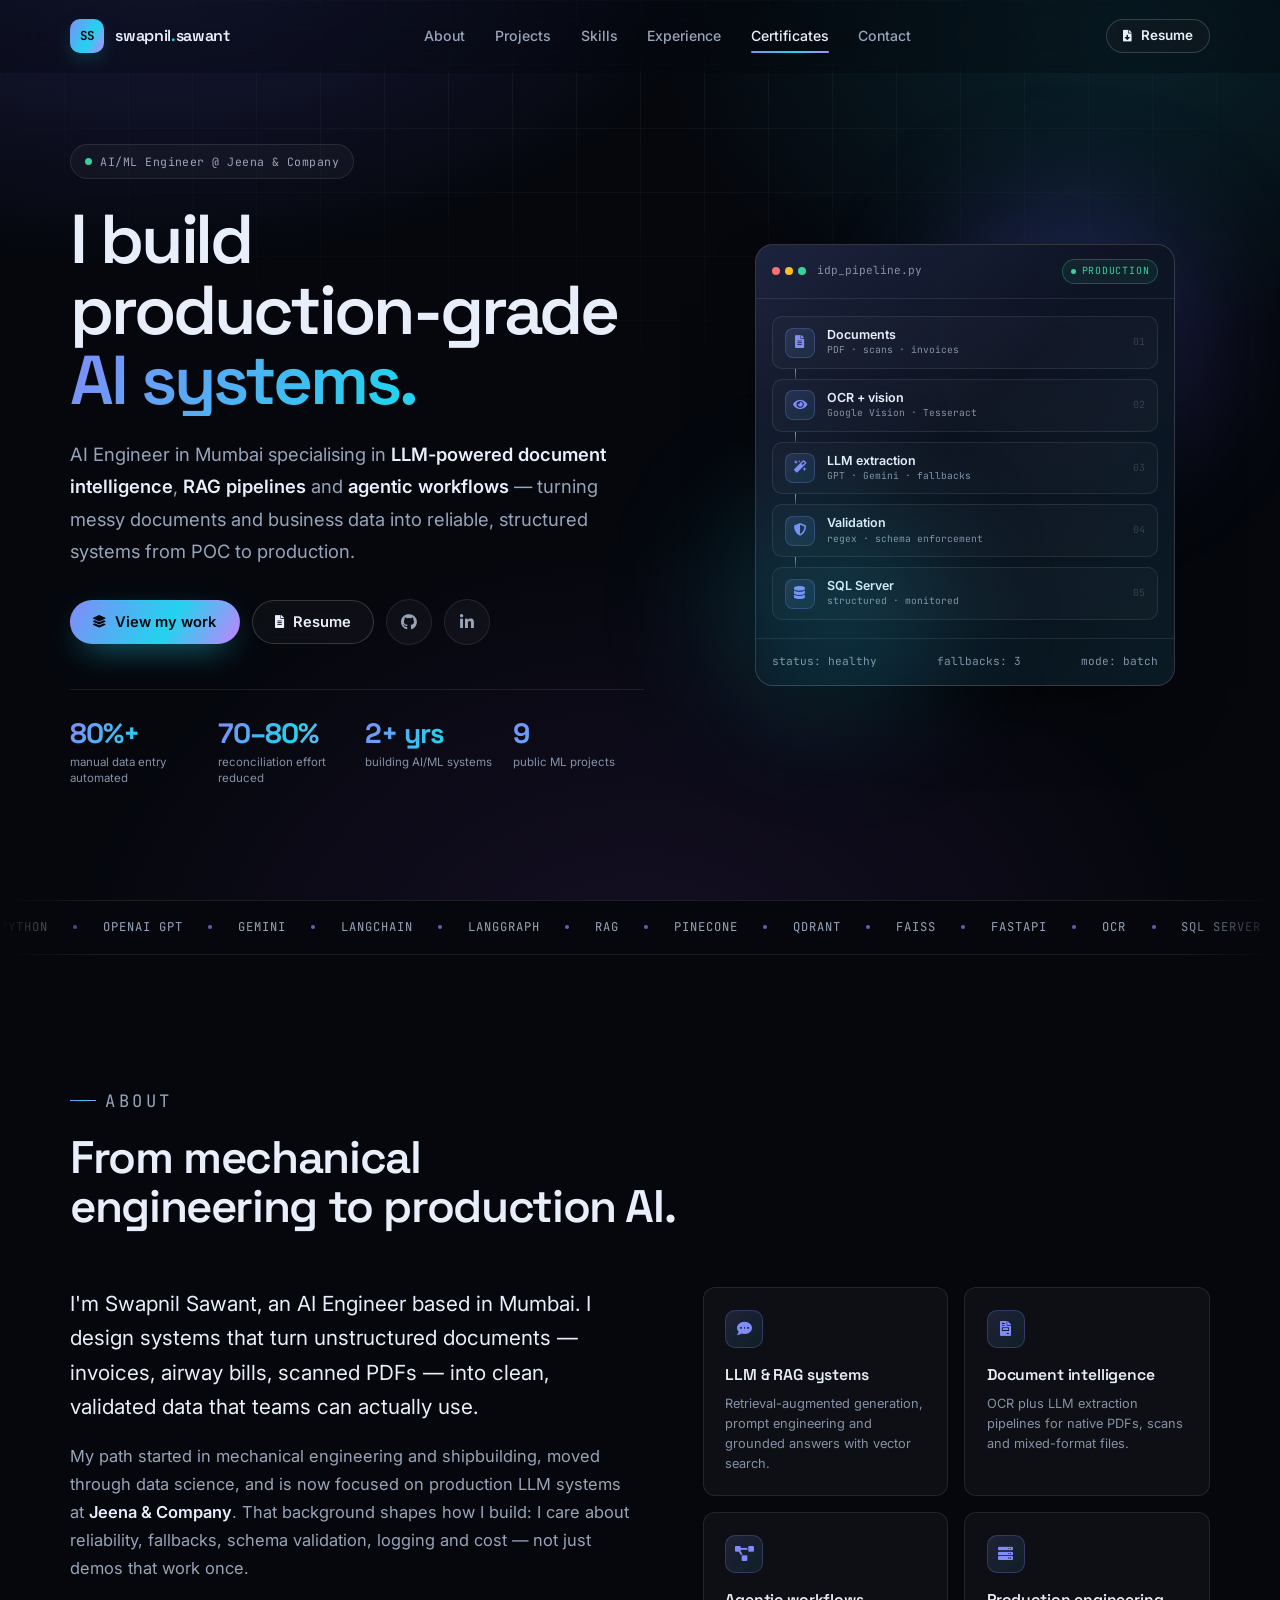
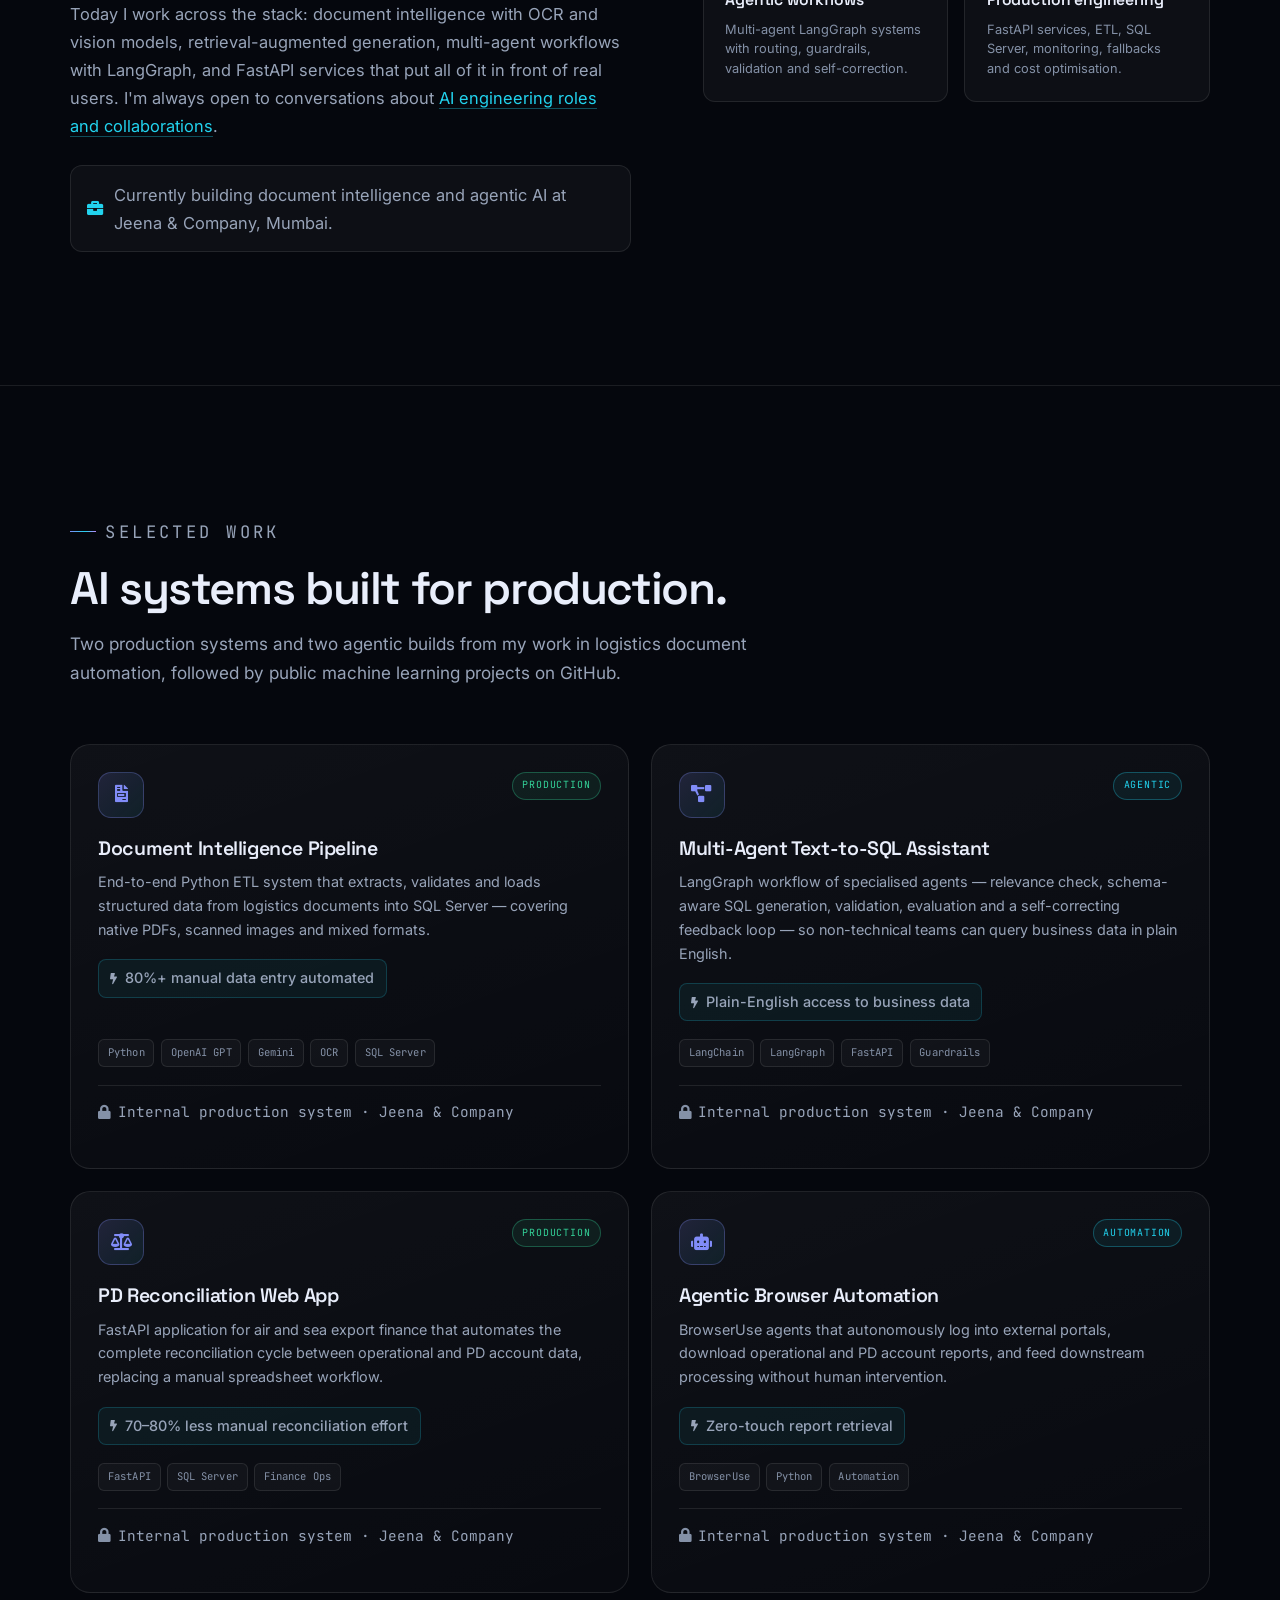
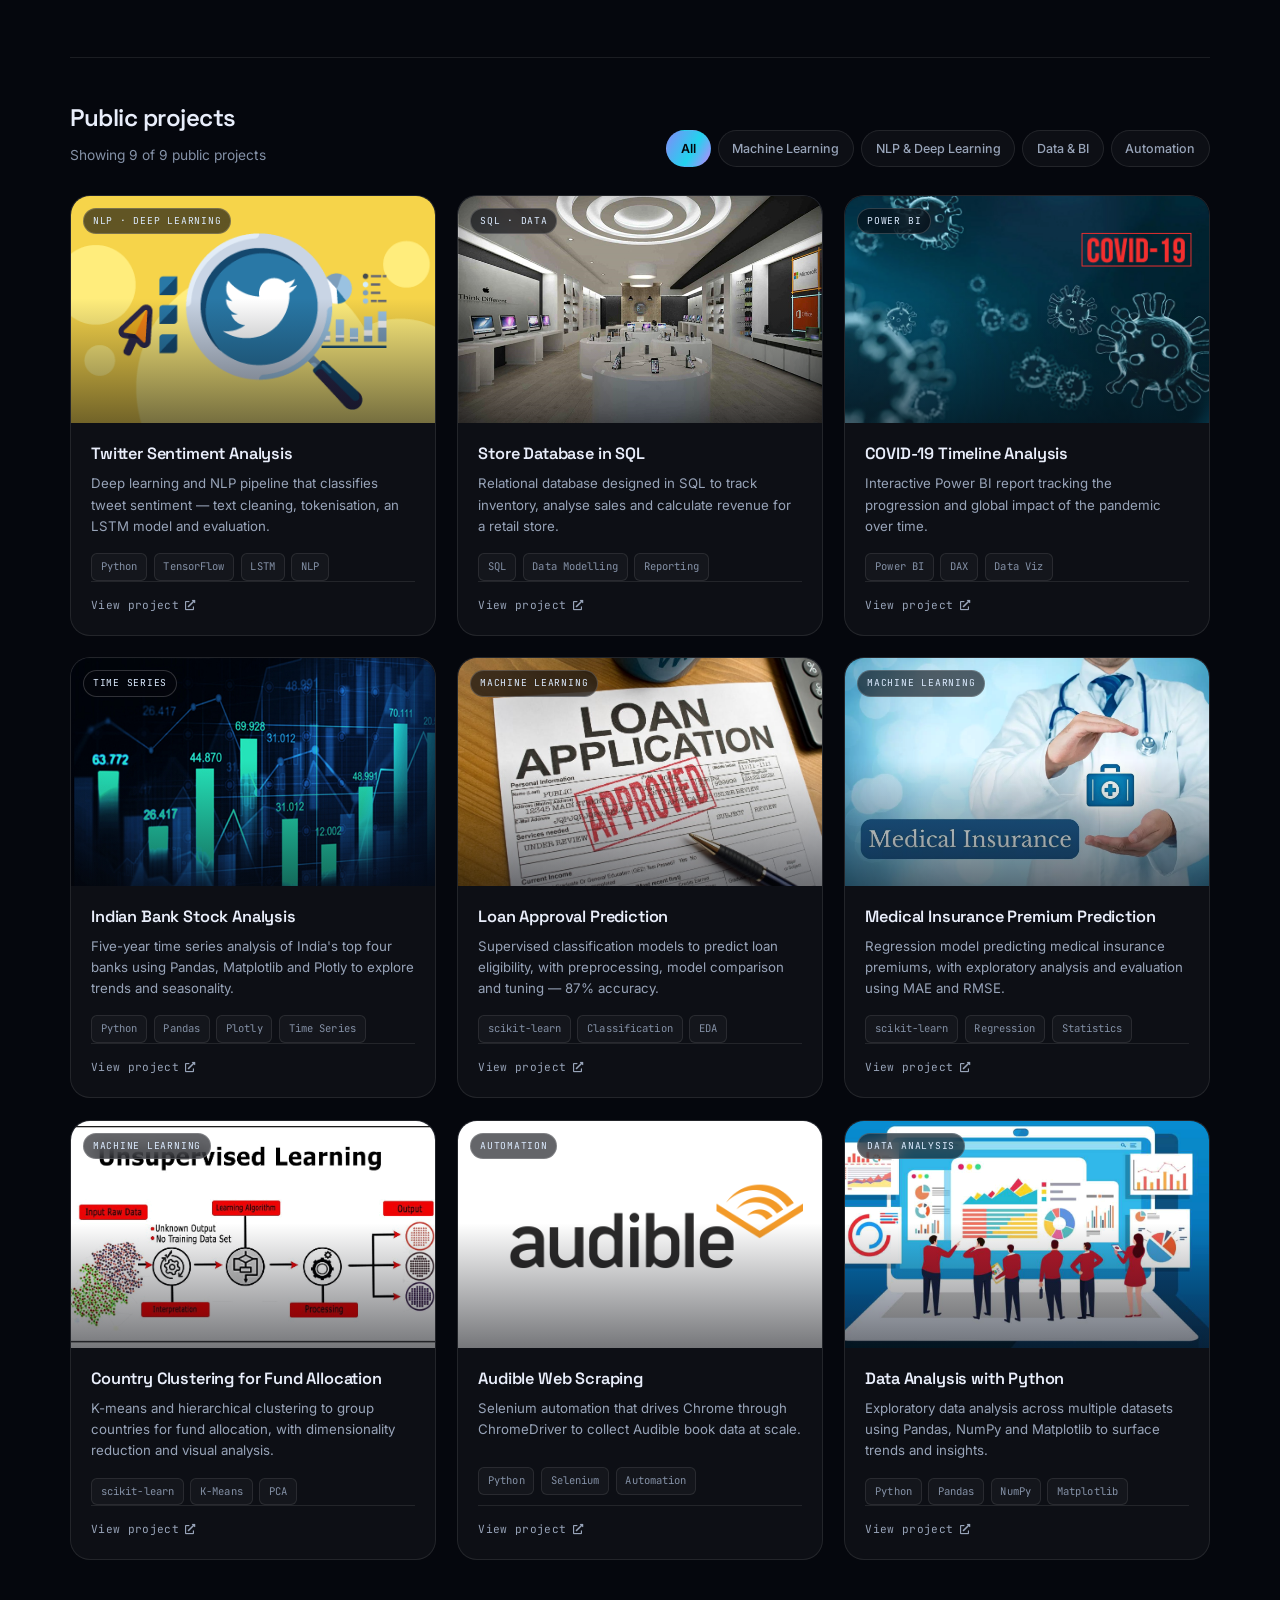
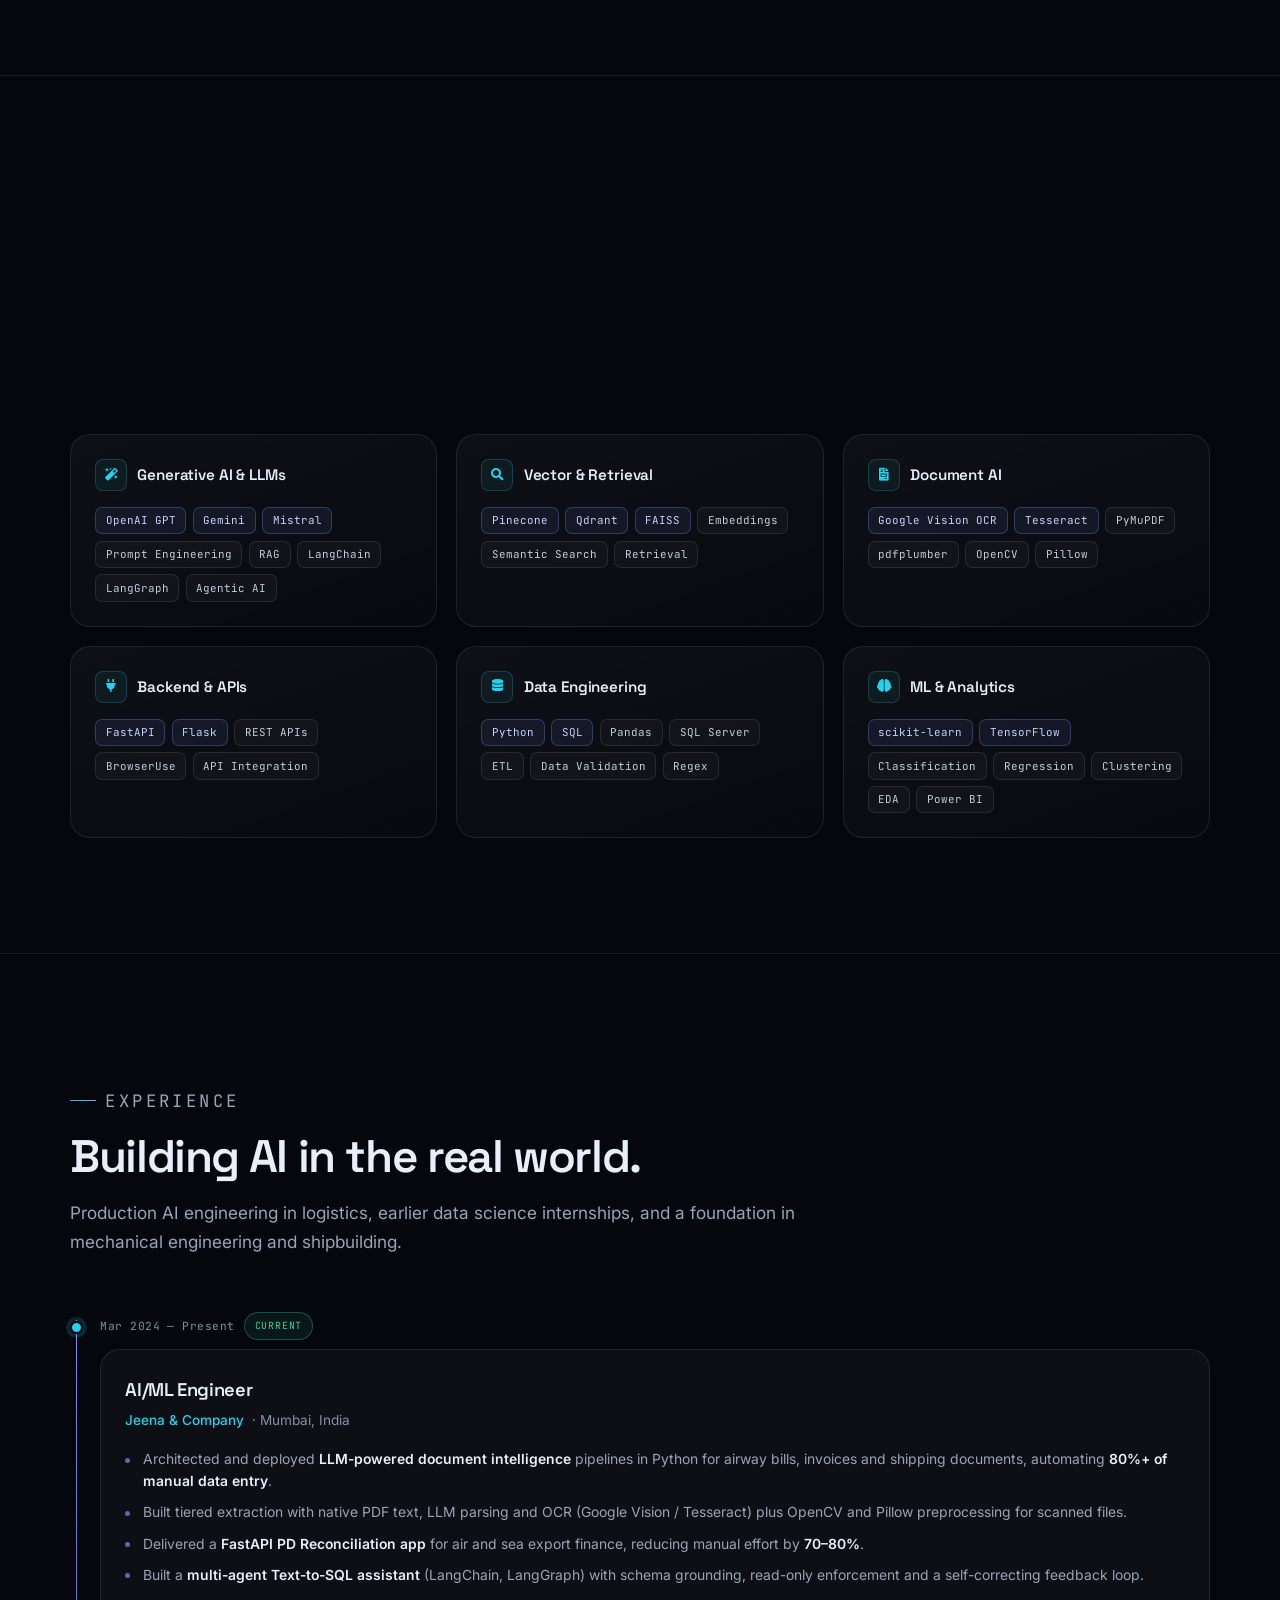
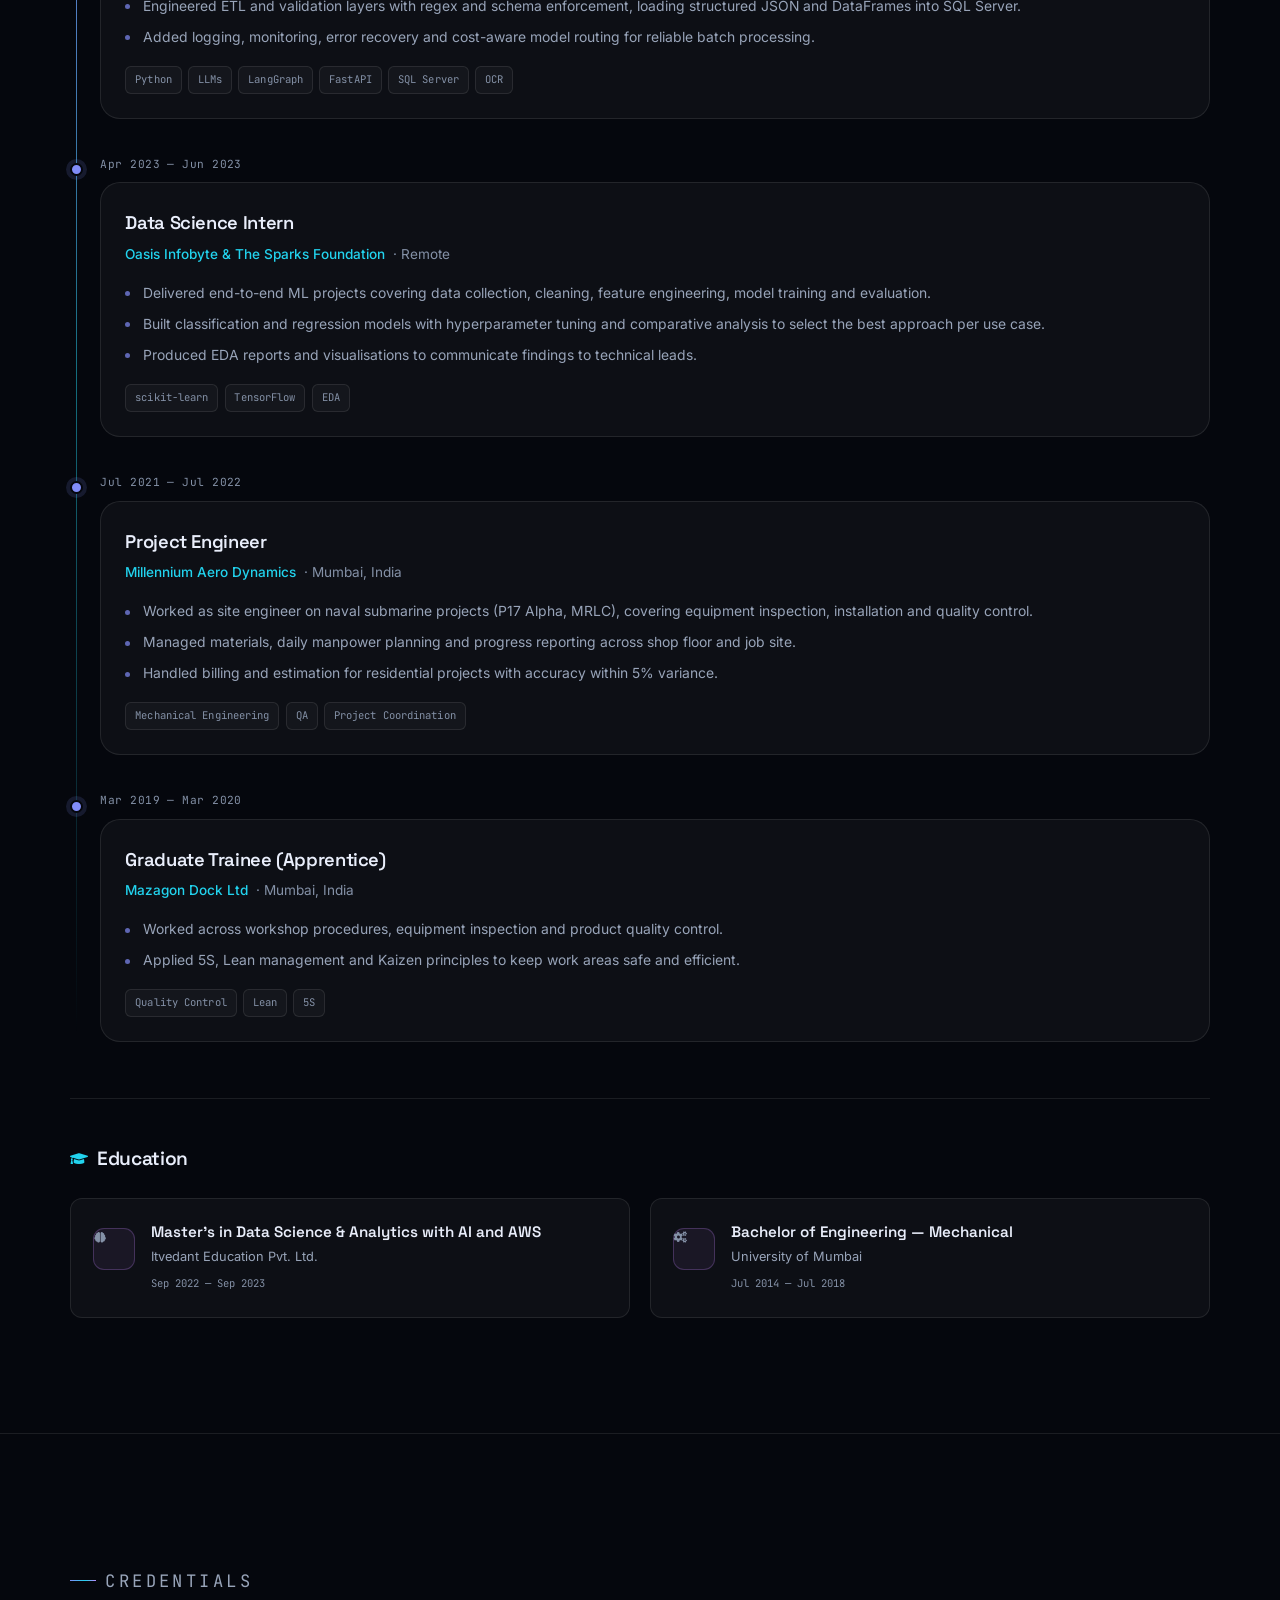
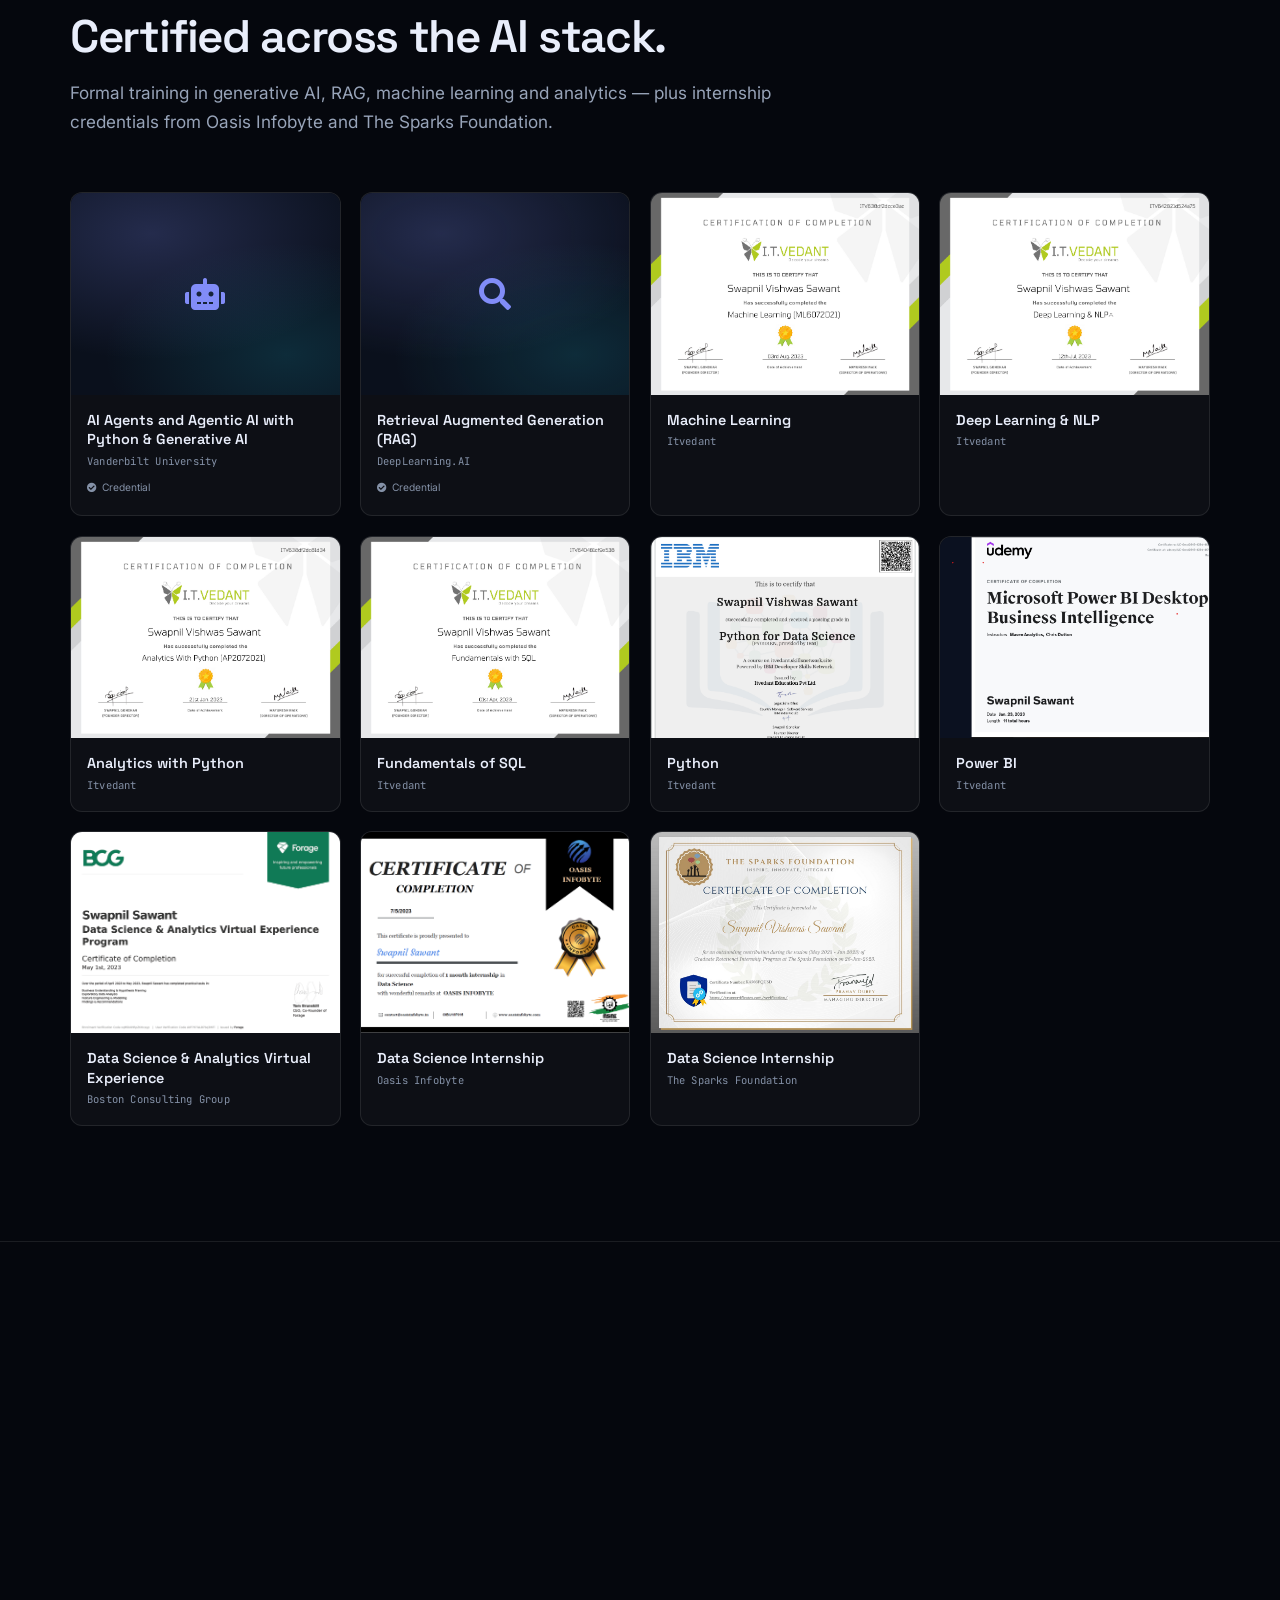
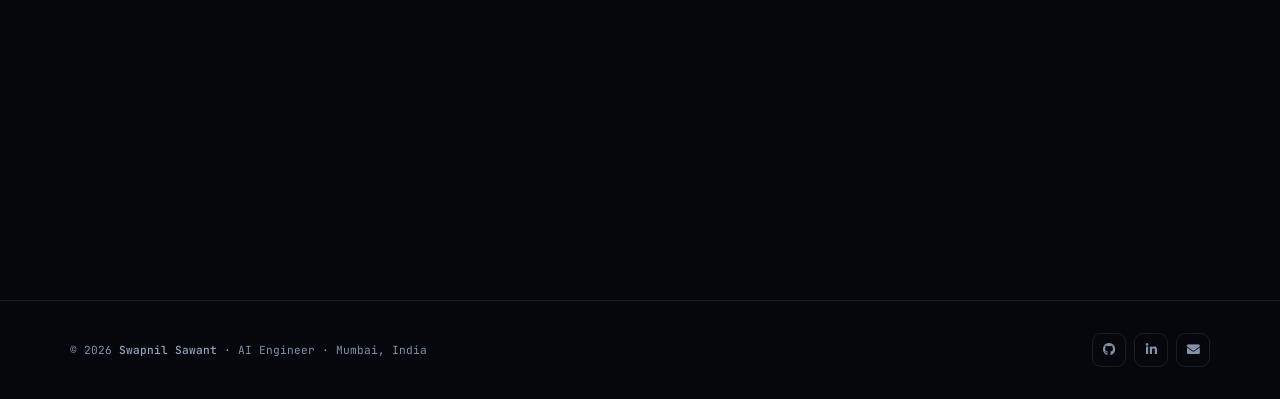
==== commit bd6ff398: "UP: Complete the commit message for your changes. Lines starting" ====
--- a/elements.html
+++ b/elements.html
@@ -1,150 +1,28 @@
-<!DOCTYPE HTML>
-<!--
-	Massively by HTML5 UP
-	html5up.net | @ajlkn
-	Free for personal and commercial use under the CCA 3.0 license (html5up.net/license)
--->
-<html>
-	<head>
-		<title>About me</title>
-		<meta charset="utf-8" />
-		<meta name="viewport" content="width=device-width, initial-scale=1, user-scalable=no" />
-		<link rel="stylesheet" href="assets/css/main.css" />
-		<noscript><link rel="stylesheet" href="assets/css/noscript.css" /></noscript>
-	</head>
-	<body class="is-preload">
-
-		<!-- Wrapper -->
-			<div id="wrapper">
-
-				<!-- Header -->
-					<header id="header">
-						<a href="index.html" class="logo">Massively</a>
-					</header>
-
-				<!-- Nav -->
-					<nav id="nav">
-						<ul class="links">
-							<li><a href="index.html">Projects</a></li>
-							<li><a href="generic.html">Certificate</a></li>
-							<li class="active"><a href="elements.html">About me</a></li>
-						</ul>
-						<ul class="icons">
-							<li><a href="https://www.linkedin.com/in/swapnil-sawant-datascientist" class="icon brands alt fa-linkedin"><span class="label">linkedin</span></a></li>
-							<li><a href="https://github.com/SwapViSonu?tab=repositories" class="icon brands alt fa-github"><span class="label">GitHub</span></a></li>
-						</ul>
-					</nav>
-
-				<!-- Main -->
-					<div id="main">
-
-						<!-- Post -->
-							<section class="post">
-								<header class="major">
-									<h1>hello!<br />
-										Welcome to my website!</h1>
-								</header>
-
-								<!-- Text stuff -->
-									<h2>About</h2>
-									<p>I'm Swapnil Sawant,a firm believer in the <b>power of continuous learning </b> and staying updated with the  <strong>technological advancements</strong>of this era. 
-										My insatiable <u>curiosity</u> and <u>enthusiasm </u>for acquiring new<i> knowledge consistently</i> ignite the curiosity of students and professionals alike, particularly when it comes to emerging technologies.
-										Resume:<a href="https://drive.google.com/file/d/1eGDt_zNKjFSh62E_eaPgZFPnWaWssNAg/view?usp=sharing">link</a>.</p>
-										<h2>Technological Era</h2>
-									<pre><code>#This is <u>code for Technological Era</u>
-updated_with_skills = True
-if updated_with_skills:
-    print("You are well-equipped to thrive in this technological era!")
-else:
-    print("Invest in updating your skills to stay competitive in this technological era.")
-
-</code></pre>						<p>With a background in Mechanical Engineering and a specialization in Mathematics encompassing calculus, linear algebra, and statistics, I bring a solid foundation of knowledge to the table. Building upon this foundation, I pursued my interest in the world of data science by obtaining a certification in the field. Over the past several months, I have immersed myself in the world of data, gaining hands-on experience in various areas such as data preprocessing, exploratory data analysis, and predictive modeling.
-
-	Throughout my career, I have successfully developed and implemented data-driven solutions that have optimized business processes and generated actionable insights for a range of organizations. Allow me to share some key qualifications and highlights of my expertise:</p>
-									<b>Resume:--</b><a href="https://drive.google.com/file/d/1eGDt_zNKjFSh62E_eaPgZFPnWaWssNAg/view?usp=sharing">link</a>.
-									<hr />
-									<h2>Key skills</h2>
-									<h4>🔹 Programming languages-  Python and SQL 🐍💻</h4>
-									<h4>🔹 Expertise in data manipulation, visualization, and analysis📊📈📉</h4>
-									<h4>🔹 Data analysis  -  Pandas, Numpy, Excel📊📈📉</h4>
-									<h4>🔹 Data visualization - Matplotlib, Seaborn, Power BI📊📈📉</h4>
-									<h4>🔹 Strong knowledge of machine learning algorithms, both supervised and unsupervised🤖🧠</h4>
-									<h4>🔹 Deep Learnining - Tenssorflow, Keras, ANN, RNN, LSTM 📊🔬</h4>
-									<h4>🔹Natural Language Processing - Transformer, Hugging Face, Bard</h4>
-									<h4>🔹 Prompt - Chatgpt, Bard</h3>
-									<p>In addition to my data science journey, I have gained over 2 years of industrial experience in the field of shipbuilding. Working with renowned companies such as Mazagon Dock Shipbuilders and Millennium Aero Dynamic Ltd, I have honed my managerial skills in areas such as manpower management, materials and supplies coordination, daily manpower planning, and billing/estimation. I consistently maintain progress reports to track advancements and identify areas for improvement.
-
-										Combining my diverse skill set, analytical mindset, and industry experience, I am dedicated to helping businesses and individuals harness the power of data. Whether you require assistance with data analysis, predictive modeling, or deriving actionable insights, I am here to provide comprehensive solutions tailored to your specific needs.
-										
-										I invite you to explore my website further to learn more about the services I offer and the success stories I have been a part of. Feel free to reach out to me with any inquiries or collaboration opportunities. Let's unlock the potential of data together!</p>
-									<hr />
-									<!-- <header>
-										<h2>Heading with a Subtitle</h2>
-										<p>Lorem ipsum dolor sit amet nullam id egestas urna aliquam</p>
-									</header>
-									<p>Nunc lacinia ante nunc ac lobortis. Interdum adipiscing gravida odio porttitor sem non mi integer non faucibus ornare mi ut ante amet placerat aliquet. Volutpat eu sed ante lacinia sapien lorem accumsan varius montes viverra nibh in adipiscing blandit tempus accumsan.</p>
-									<header>
-										<h3>Heading with a Subtitle</h3>
-										<p>Lorem ipsum dolor sit amet nullam id egestas urna aliquam</p>
-									</header>
-									<p>Nunc lacinia ante nunc ac lobortis. Interdum adipiscing gravida odio porttitor sem non mi integer non faucibus ornare mi ut ante amet placerat aliquet. Volutpat eu sed ante lacinia sapien lorem accumsan varius montes viverra nibh in adipiscing blandit tempus accumsan.</p>
-									<header>
-										<h4>Heading with a Subtitle</h4>
-										<p>Lorem ipsum dolor sit amet nullam id egestas urna aliquam</p>
-									</header>
-									<p>Nunc lacinia ante nunc ac lobortis. Interdum adipiscing gravida odio porttitor sem non mi integer non faucibus ornare mi ut ante amet placerat aliquet. Volutpat eu sed ante lacinia sapien lorem accumsan varius montes viverra nibh in adipiscing blandit tempus accumsan.</p> -->
-
-									<hr />
-
-							
-
-								<!-- Image -->
-									<h2>Image</h2>
-
-									<h3>Letter of Recommandation</h3>
-									<span class="image fit"><img src="images/lor.png" alt="" /></span>
-									<div class="box alt">
-										<div class="row gtr-50 gtr-uniform">
-											<div class="col-4"><span class="image fit"><img src="images/DLandNLP.jpg" alt="" /></span></div>
-											<div class="col-4"><span class="image fit"><img src="images/oasis.png" alt="" /></span></div>
-											<div class="col-4"><span class="image fit"><img src="images/python.png" alt="" /></span></div>
-											<!-- Break -->
-											<div class="col-4"><span class="image fit"><img src="images/sql.jpg" alt="" /></span></div>
-											<div class="col-4"><span class="image fit"><img src="images/spark foundation.png" alt="" /></span></div>
-											<div class="col-4"><span class="image fit"><img src="images/powerbi.png" alt="" /></span></div>
-											<!-- Break -->
-											<div class="col-4"><span class="image fit"><img src="images/BCG.png" alt="" /></span></div>
-											<div class="col-4"><span class="image fit"><img src="images/dwd.jpg" alt="" /></span></div>
-											<div class="col-4"><span class="image fit"><img src="images/anlpython.jpg" alt="" /></span></div>
-										</div>
-									</div>
-
-				
-							<section>
-								<h3>Social</h3>
-								<ul class="icons alt">
-									<li><a href="https://www.linkedin.com/in/swapnil-sawant-datascientist" class="icon brands alt fa-linkedin"><span class="label">linkedin</span></a></li>
-									<li><a href="https://github.com/SwapViSonu?tab=repositories" class="icon brands alt fa-github"><span class="label">GitHub</span></a></li>
-								</ul>
-							</section>
-						</section>
-					</footer>
-
-				<!-- Copyright -->
-					<div id="copyright">
-						<ul><li>&copy; Untitled</li><li>Design: <a href="https://html5up.net">HTML5 UP</a></li></ul>
-					</div>
-
-			</div>
-
-		<!-- Scripts -->
-			<script src="assets/js/jquery.min.js"></script>
-			<script src="assets/js/jquery.scrollex.min.js"></script>
-			<script src="assets/js/jquery.scrolly.min.js"></script>
-			<script src="assets/js/browser.min.js"></script>
-			<script src="assets/js/breakpoints.min.js"></script>
-			<script src="assets/js/util.js"></script>
-			<script src="assets/js/main.js"></script>
-
-	</body>
-</html>+<!DOCTYPE html>
+<html lang="en">
+<head>
+  <meta charset="utf-8">
+  <meta name="viewport" content="width=device-width, initial-scale=1">
+  <title>About — Swapnil Sawant</title>
+  <meta name="robots" content="noindex">
+  <meta http-equiv="refresh" content="0; url=index.html#about">
+  <link rel="canonical" href="https://swapnilmleengineer.github.io/index.html#about">
+  <script>window.location.replace("index.html#about");</script>
+  <style>
+    html { color-scheme: dark; }
+    body {
+      margin: 0;
+      min-height: 100vh;
+      display: grid;
+      place-items: center;
+      background: #05070d;
+      color: #98a4b9;
+      font-family: "Segoe UI", system-ui, sans-serif;
+    }
+    a { color: #22d3ee; }
+  </style>
+</head>
+<body>
+  <p>Redirecting to the <a href="index.html#about">about section</a>…</p>
+</body>
+</html>
